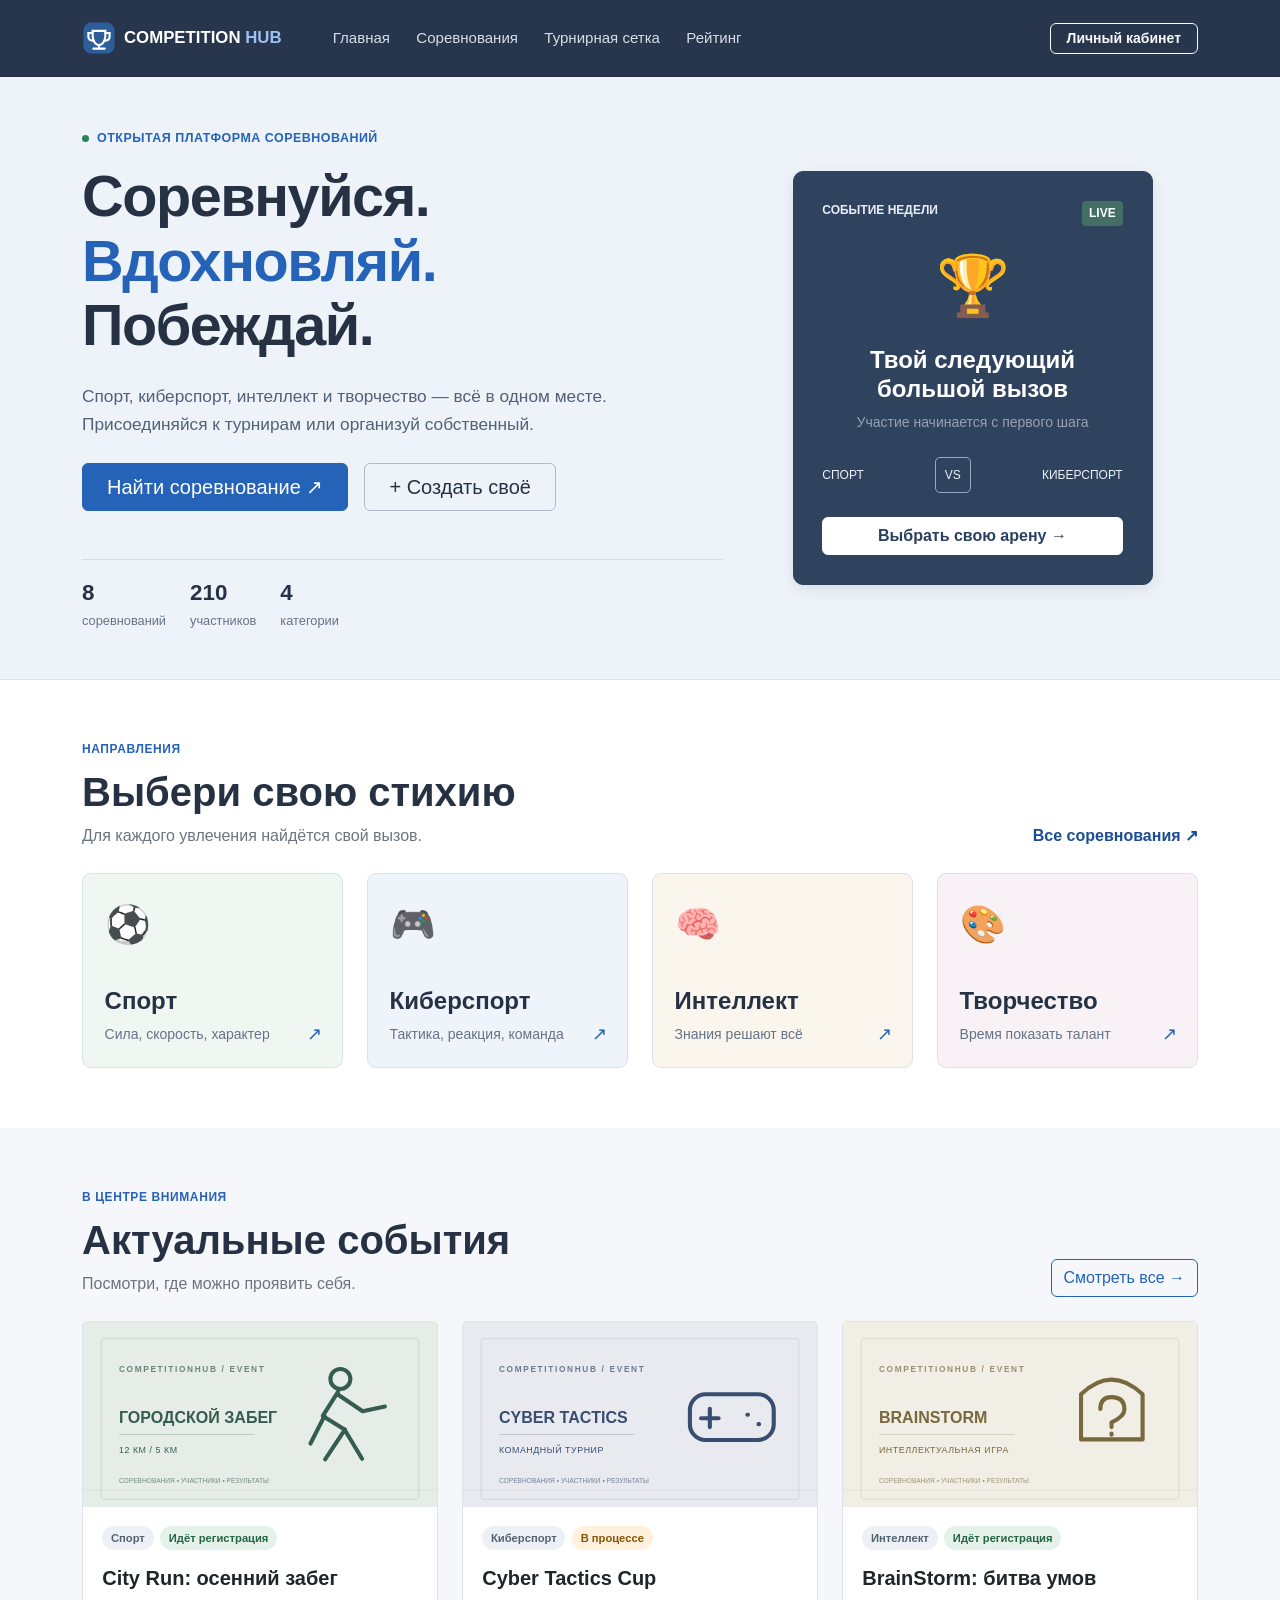
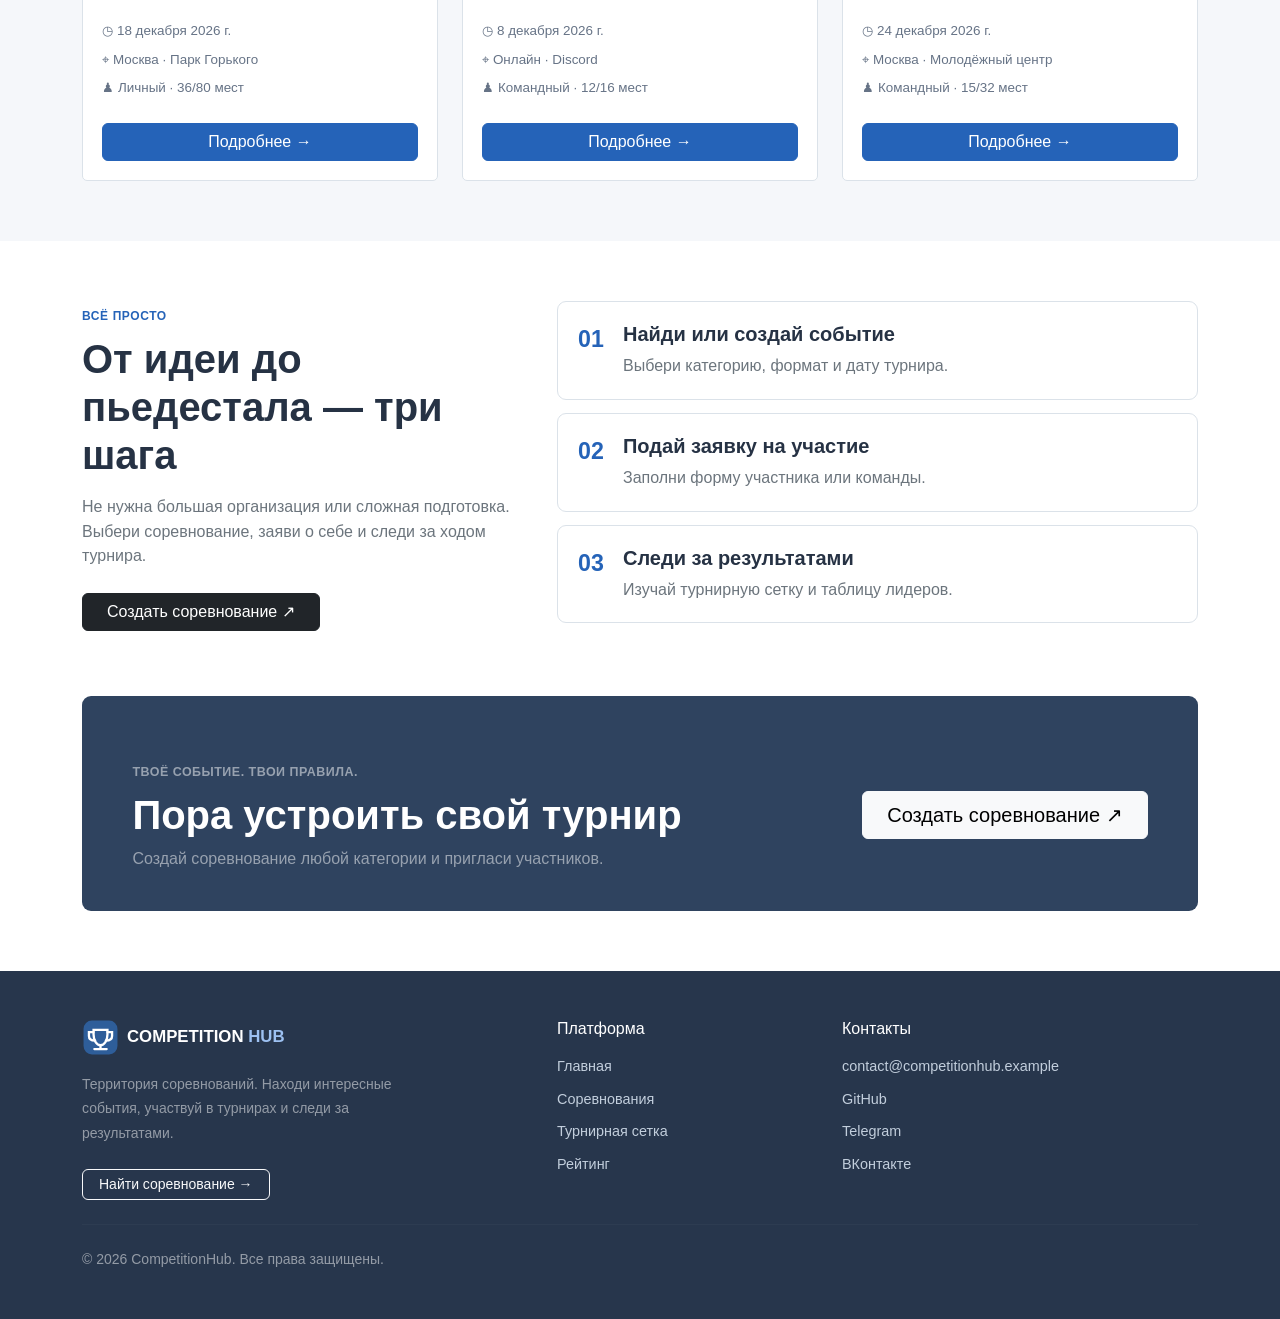
==== CompetitionHub/index.html @ c5789178 "fix task" ====
<!DOCTYPE html>
<html lang="ru">
 <head>
  <meta charset="utf-8"/>
  <meta content="width=device-width, initial-scale=1.0" name="viewport"/>
  <meta content="Платформа соревнований: создавай, участвуй, побеждай" name="description"/>
  <meta content="#10172b" name="theme-color"/>
  <title>
   Главная — CompetitionHub
  </title>
  <link href="images/favicon.svg" rel="icon" type="image/svg+xml"/>
  <link href="vendor/bootstrap/css/bootstrap.min.css" rel="stylesheet"/>
  <link href="css/custom.css" rel="stylesheet"/>
 </head>
 <body class="d-flex flex-column min-vh-100" data-page="home">
  <a class="skip-link" href="#main-content">
   Перейти к содержимому
  </a>
  <nav aria-label="Основная навигация" class="navbar navbar-expand-lg navbar-dark site-navbar sticky-top">
   <div class="container py-2">
    <a aria-current="page" aria-label="CompetitionHub — главная" class="navbar-brand d-inline-flex align-items-center gap-2 active" href="index.html">
     <img alt="" class="brand-icon" height="34" src="images/mark.svg" width="34"/>
     <span>
      COMPETITION
      <span class="brand-accent">
       HUB
      </span>
     </span>
    </a>
    <button aria-controls="mainNavbar" aria-expanded="false" aria-label="Открыть меню" class="navbar-toggler border-0" data-bs-target="#mainNavbar" data-bs-toggle="collapse" type="button">
     <span class="navbar-toggler-icon">
     </span>
    </button>
    <div class="collapse navbar-collapse" id="mainNavbar">
     <ul class="navbar-nav align-items-lg-center gap-lg-1 main-navigation ms-lg-4">
      <li class="nav-item">
       <a class="nav-link" href="index.html">
        Главная
       </a>
      </li>
      <li class="nav-item">
       <a class="nav-link" href="catalog.html">
        Соревнования
       </a>
      </li>
      <li class="nav-item">
       <a class="nav-link" href="bracket.html">
        Турнирная сетка
       </a>
      </li>
      <li class="nav-item">
       <a class="nav-link" href="rating.html">
        Рейтинг
       </a>
      </li>
     </ul>
     <a class="btn btn-outline-light btn-sm px-3 ms-lg-auto profile-entry" href="profile.html">
      Личный кабинет
     </a>
    </div>
   </div>
  </nav>
  <main id="main-content">
   <section class="hero overflow-hidden">
    <div class="container py-5 py-lg-6">
     <div class="row align-items-center gy-5">
      <div class="col-12 col-lg-7">
       <span class="eyebrow mb-3 d-inline-flex align-items-center gap-2">
        <span class="pulse-dot">
        </span>
        ОТКРЫТАЯ ПЛАТФОРМА СОРЕВНОВАНИЙ
       </span>
       <h1 class="hero-title fw-bold mb-4">
        Соревнуйся.
        <br/>
        <span class="hero-highlight">
         Вдохновляй.
        </span>
        <br/>
        Побеждай.
       </h1>
       <p class="hero-lead mb-4">
        Спорт, киберспорт, интеллект и творчество — всё в одном месте.
                        Присоединяйся к турнирам или организуй собственный.
       </p>
       <div class="d-flex flex-wrap gap-3 mb-5">
        <a class="btn btn-accent btn-lg px-4" href="catalog.html">
         Найти
                        соревнование
         <span aria-hidden="true">
          ↗
         </span>
        </a>
        <button class="btn btn-outline-light btn-lg px-4" data-bs-target="#createCompetitionModal" data-bs-toggle="modal" type="button">
         + Создать своё
        </button>
       </div>
       <div class="d-flex flex-wrap gap-4 hero-stats">
        <div>
         <strong id="statCompetitions">
          8
         </strong>
         <span>
          соревнований
         </span>
        </div>
        <div>
         <strong id="statParticipants">
          120+
         </strong>
         <span>
          участников
         </span>
        </div>
        <div>
         <strong>
          4
         </strong>
         <span>
          категории
         </span>
        </div>
       </div>
      </div>
      <div class="col-12 col-lg-5">
       <div class="hero-visual">
        <div class="visual-glow">
        </div>
        <div class="floating-label floating-label-top">
         ● ПРЯМО СЕЙЧАС
        </div>
        <div class="hero-match">
         <div class="match-topline">
          <span>
           СОБЫТИЕ НЕДЕЛИ
          </span>
          <span class="match-live">
           LIVE
          </span>
         </div>
         <div aria-hidden="true" class="trophy-symbol">
          🏆
         </div>
         <h2 class="h4 fw-bold text-center text-white mb-2">
          Твой следующий
          <br/>
          большой вызов
         </h2>
         <p class="text-center text-white-50 small mb-4">
          Участие начинается с первого шага
         </p>
         <div class="match-versus">
          <span>
           СПОРТ
          </span>
          <span class="versus-mark">
           VS
          </span>
          <span>
           КИБЕРСПОРТ
          </span>
         </div>
         <a class="btn btn-light w-100 mt-4 fw-semibold" href="catalog.html">
          Выбрать свою арену →
         </a>
        </div>
        <div class="floating-label floating-label-bottom">
         ✦ НОВЫЕ ВОЗМОЖНОСТИ
        </div>
       </div>
      </div>
     </div>
    </div>
   </section>
   <section aria-labelledby="areas-title" class="section-space">
    <div class="container">
     <div class="section-kicker">
      НАПРАВЛЕНИЯ
     </div>
     <div class="d-flex flex-wrap align-items-end justify-content-between gap-3 mb-4">
      <div>
       <h2 class="display-6 fw-bold mb-2" id="areas-title">
        Выбери свою стихию
       </h2>
       <p class="text-secondary mb-0">
        Для каждого увлечения найдётся свой вызов.
       </p>
      </div>
      <a class="link-arrow" href="catalog.html">
       Все соревнования ↗
      </a>
     </div>
     <div class="row g-4">
      <div class="col-12 col-sm-6 col-lg-3">
       <a class="category-card category-sport" href="catalog.html?category=sport">
        <span class="category-icon">
         ⚽
        </span>
        <span class="h4 fw-bold">
         Спорт
        </span>
        <small>
         Сила, скорость,
                    характер
        </small>
        <span class="category-arrow">
         ↗
        </span>
       </a>
      </div>
      <div class="col-12 col-sm-6 col-lg-3">
       <a class="category-card category-esport" href="catalog.html?category=esport">
        <span class="category-icon">
         🎮
        </span>
        <span class="h4 fw-bold">
         Киберспорт
        </span>
        <small>
         Тактика, реакция,
                    команда
        </small>
        <span class="category-arrow">
         ↗
        </span>
       </a>
      </div>
      <div class="col-12 col-sm-6 col-lg-3">
       <a class="category-card category-intellect" href="catalog.html?category=intellect">
        <span class="category-icon">
         🧠
        </span>
        <span class="h4 fw-bold">
         Интеллект
        </span>
        <small>
         Знания решают
                    всё
        </small>
        <span class="category-arrow">
         ↗
        </span>
       </a>
      </div>
      <div class="col-12 col-sm-6 col-lg-3">
       <a class="category-card category-creative" href="catalog.html?category=creative">
        <span class="category-icon">
         🎨
        </span>
        <span class="h4 fw-bold">
         Творчество
        </span>
        <small>
         Время показать
                    талант
        </small>
        <span class="category-arrow">
         ↗
        </span>
       </a>
      </div>
     </div>
    </div>
   </section>
   <section aria-labelledby="popular-title" class="section-space bg-soft">
    <div class="container">
     <div class="section-kicker">
      В ЦЕНТРЕ ВНИМАНИЯ
     </div>
     <div class="d-flex flex-wrap justify-content-between align-items-end gap-3 mb-4">
      <div>
       <h2 class="display-6 fw-bold mb-2" id="popular-title">
        Актуальные события
       </h2>
       <p class="text-secondary mb-0">
        Посмотри, где можно проявить себя.
       </p>
      </div>
      <a class="btn btn-outline-primary" href="catalog.html">
       Смотреть все →
      </a>
     </div>
     <div class="row g-4" id="featuredList">
      <div class="col-12">
       <p class="text-secondary">
        Загрузка соревнований...
       </p>
      </div>
     </div>
    </div>
   </section>
   <section class="section-space">
    <div class="container">
     <div class="row align-items-center g-4">
      <div class="col-lg-5">
       <div class="section-kicker">
        ВСЁ ПРОСТО
       </div>
       <h2 class="display-6 fw-bold mb-3">
        От идеи до пьедестала — три шага
       </h2>
       <p class="text-secondary mb-4">
        Не нужна большая организация или сложная подготовка. Выбери
                        соревнование, заяви о себе и следи за ходом турнира.
       </p>
       <button class="btn btn-dark px-4" data-bs-target="#createCompetitionModal" data-bs-toggle="modal" type="button">
        Создать
                    соревнование ↗
       </button>
      </div>
      <div class="col-lg-7">
       <div class="step-card">
        <span class="step-number">
         01
        </span>
        <div>
         <h3 class="h5 fw-bold">
          Найди или создай событие
         </h3>
         <p class="text-secondary mb-0">
          Выбери категорию, формат и дату турнира.
         </p>
        </div>
       </div>
       <div class="step-card">
        <span class="step-number">
         02
        </span>
        <div>
         <h3 class="h5 fw-bold">
          Подай заявку на участие
         </h3>
         <p class="text-secondary mb-0">
          Заполни форму участника или команды.
         </p>
        </div>
       </div>
       <div class="step-card">
        <span class="step-number">
         03
        </span>
        <div>
         <h3 class="h5 fw-bold">
          Следи за результатами
         </h3>
         <p class="text-secondary mb-0">
          Изучай турнирную сетку и таблицу лидеров.
         </p>
        </div>
       </div>
      </div>
     </div>
    </div>
   </section>
   <section class="section-space pt-0">
    <div class="container">
     <div class="cta-banner row g-4 align-items-center">
      <div class="col-lg-8">
       <span class="eyebrow text-white-50">
        ТВОЁ СОБЫТИЕ. ТВОИ ПРАВИЛА.
       </span>
       <h2 class="h1 fw-bold text-white mt-2 mb-2">
        Пора устроить свой турнир
       </h2>
       <p class="text-white-50 mb-0">
        Создай соревнование любой категории и пригласи участников.
       </p>
      </div>
      <div class="col-lg-4 text-lg-end">
       <button class="btn btn-light btn-lg px-4" data-bs-target="#createCompetitionModal" data-bs-toggle="modal" type="button">
        Создать
                    соревнование ↗
       </button>
      </div>
     </div>
    </div>
   </section>
  </main>
  <footer class="site-footer mt-auto">
   <div class="container py-5">
    <div class="row g-4 gy-5 align-items-start">
     <div class="col-12 col-lg-5">
      <a aria-label="CompetitionHub — на главную" class="navbar-brand d-inline-flex align-items-center gap-2 mb-3" href="index.html">
       <img alt="" height="37" src="images/mark.svg" width="37"/>
       <span class="text-white">
        COMPETITION
        <span class="brand-accent">
         HUB
        </span>
       </span>
      </a>
      <p class="footer-intro text-white-50 small mb-4">
       Территория соревнований. Находи интересные события, участвуй в турнирах и следи за результатами.
      </p>
      <a class="btn btn-outline-light btn-sm px-3" href="catalog.html">
       Найти соревнование →
      </a>
     </div>
     <div class="col-6 col-md-5 col-lg-3">
      <h2 class="h6 text-white mb-3">
       Платформа
      </h2>
      <ul class="list-unstyled footer-links">
       <li>
        <a href="index.html">
         Главная
        </a>
       </li>
       <li>
        <a href="catalog.html">
         Соревнования
        </a>
       </li>
       <li>
        <a href="bracket.html">
         Турнирная сетка
        </a>
       </li>
       <li>
        <a href="rating.html">
         Рейтинг
        </a>
       </li>
      </ul>
     </div>
     <div class="col-6 col-md-7 col-lg-4">
      <h2 class="h6 text-white mb-3">
       Контакты
      </h2>
      <ul class="list-unstyled footer-links">
       <li>
        <a href="mailto:contact@competitionhub.example">
         contact@competitionhub.example
        </a>
       </li>
       <li>
        <a href="https://github.com/Hodorev-Evgeny" rel="noopener noreferrer" target="_blank">
         GitHub
        </a>
       </li>
       <li>
        <a href="https://t.me/" rel="noopener noreferrer" target="_blank">
         Telegram
        </a>
       </li>
       <li>
        <a href="https://vk.com/" rel="noopener noreferrer" target="_blank">
         ВКонтакте
        </a>
       </li>
      </ul>
     </div>
    </div>
    <hr class="border-white border-opacity-10 my-4"/>
    <div class="small text-white-50">
     © 2026 CompetitionHub. Все права защищены.
    </div>
   </div>
  </footer>
  <div aria-hidden="true" aria-labelledby="createCompetitionModalLabel" class="modal fade" id="createCompetitionModal" tabindex="-1">
   <div class="modal-dialog modal-lg modal-dialog-centered modal-dialog-scrollable">
    <div class="modal-content">
     <div class="modal-header">
      <div>
       <span class="text-primary small fw-semibold">
        НОВОЕ СОРЕВНОВАНИЕ
       </span>
       <h2 class="modal-title h4 mb-0" id="createCompetitionModalLabel">
        Создать соревнование
       </h2>
      </div>
      <button aria-label="Закрыть" class="btn-close" data-bs-dismiss="modal" type="button">
      </button>
     </div>
     <form class="needs-validation" id="quickCreateForm" novalidate="">
      <div class="modal-body">
       <p class="text-secondary small">
        Укажи основные условия проведения. Соревнование появится в каталоге после создания.
       </p>
       <div class="row g-3">
        <div class="col-12">
         <label class="form-label" for="quickTitle">
          Название соревнования *
         </label>
         <input class="form-control" id="quickTitle" maxlength="90" minlength="5" placeholder="Например, Открытый турнир по шахматам" required=""/>
        </div>
        <div class="col-12 col-md-6">
         <label class="form-label" for="quickCategory">
          Направление *
         </label>
         <select class="form-select" id="quickCategory" required="">
          <option disabled="" selected="" value="">
           Выберите направление
          </option>
          <option value="sport">
           Спорт
          </option>
          <option value="esport">
           Киберспорт
          </option>
          <option value="intellect">
           Интеллект
          </option>
          <option value="creative">
           Творчество
          </option>
         </select>
        </div>
        <div class="col-12 col-md-6">
         <label class="form-label" for="quickFormat">
          Формат *
         </label>
         <select class="form-select" id="quickFormat" required="">
          <option value="single">
           Личный
          </option>
          <option value="team">
           Командный
          </option>
         </select>
        </div>
        <div class="col-12 col-md-6">
         <label class="form-label" for="quickDate">
          Дата проведения *
         </label>
         <input class="form-control" id="quickDate" required="" type="date"/>
        </div>
        <div class="col-12 col-md-6">
         <label class="form-label" for="quickLimit">
          Количество мест *
         </label>
         <div class="input-group">
          <span class="input-group-text">
           до
          </span>
          <input class="form-control" id="quickLimit" max="500" min="2" required="" type="number" value="16"/>
          <span class="input-group-text">
           чел.
          </span>
         </div>
        </div>
        <div class="col-12">
         <label class="form-label" for="quickLocation">
          Место проведения *
         </label>
         <input class="form-control" id="quickLocation" maxlength="90" minlength="3" placeholder="Москва или онлайн" required=""/>
        </div>
        <div class="col-12">
         <label class="form-label" for="quickDescription">
          Описание *
         </label>
         <textarea class="form-control" id="quickDescription" maxlength="900" minlength="20" placeholder="Для кого подходит соревнование и что ждёт участников" required="" rows="3"></textarea>
        </div>
        <div class="col-12">
         <label class="form-label" for="quickRules">
          Правила *
         </label>
         <textarea class="form-control" id="quickRules" maxlength="1000" minlength="15" placeholder="Как определяются победители и какие условия участия" required="" rows="3"></textarea>
        </div>
        <div class="col-12">
         <div class="form-check">
          <input class="form-check-input" id="quickAgree" required="" type="checkbox"/>
          <label class="form-check-label" for="quickAgree">
           Подтверждаю корректность указанных условий *
          </label>
          <div class="invalid-feedback">
           Подтверди условия проведения.
          </div>
         </div>
        </div>
       </div>
       <div class="alert alert-danger d-none mt-3" id="quickCreateError" role="alert">
       </div>
      </div>
      <div class="modal-footer">
       <button class="btn btn-outline-secondary" data-bs-dismiss="modal" type="button">
        Отмена
       </button>
       <button class="btn btn-primary" type="submit">
        Опубликовать соревнование
       </button>
      </div>
     </form>
    </div>
   </div>
  </div>
  <div aria-live="polite" class="toast-container position-fixed bottom-0 end-0 p-3">
   <div aria-atomic="true" class="toast align-items-center text-bg-dark border-0" id="appToast" role="status">
    <div class="d-flex">
     <div class="toast-body" id="appToastText">
      Готово!
     </div>
     <button aria-label="Закрыть" class="btn-close btn-close-white me-2 m-auto" data-bs-dismiss="toast" type="button">
     </button>
    </div>
   </div>
  </div>
  <script src="vendor/bootstrap/js/bootstrap.bundle.min.js">
  </script>
  <script src="js/data.js">
  </script>
  <script src="js/app.js">
  </script>
 </body>
</html>
---- CompetitionHub/css/custom.css ----
/*
  CompetitionHub — простая учебная тема.
  Bootstrap отвечает за сетку, навигацию, формы и компоненты.
  Здесь находятся только цвета и индивидуальное оформление.
*/

/* 1. Общие настройки */
:root {
  --ch-ink: #263244;
  --ch-navy: #27364c;
  --ch-accent: #2563b8;
  --ch-accent-dark: #1c4d91;
  --ch-soft: #f5f7fa;
  --ch-muted: #667386;
  --ch-line: #dfe5ed;
}

body {
  background: #fff;
  color: var(--ch-ink);
  font-family: Arial, "Segoe UI", sans-serif;
  line-height: 1.55;
}

a { text-underline-offset: 3px; }
:focus-visible { outline: 3px solid #f2b84b !important; outline-offset: 3px !important; }

.skip-link {
  position: absolute;
  top: -100px;
  left: 16px;
  z-index: 9999;
  padding: 10px 14px;
  background: #fff;
  color: #111;
  border: 1px solid var(--ch-line);
}
.skip-link:focus { top: 12px; }

/* 2. Шапка сайта */
.site-navbar { background: var(--ch-navy); border-bottom: 1px solid #1e2b3d; }
.navbar-brand { font-weight: 700; font-size: 1.05rem; letter-spacing: 0; text-decoration: none; }
.brand-mark {
  display: inline-grid;
  place-items: center;
  width: 33px;
  height: 33px;
  border-radius: 6px;
  background: #4478c4;
  color: #fff;
  font-size: 21px;
}
.brand-accent { color: #9dc1f2; }
.site-navbar .nav-link { color: #d4deeb; font-size: .94rem; padding: .5rem .7rem !important; }
.site-navbar .nav-link:hover, .site-navbar .nav-link.active { color: #fff; }
.site-navbar .nav-link.active { background: #ffffff1c; border-radius: 5px; }

/* 3. Кнопки и формы */
.btn { border-radius: 6px; font-weight: 500; box-shadow: none; }
.btn-primary {
  --bs-btn-bg: #2563b8;
  --bs-btn-border-color: #2563b8;
  --bs-btn-hover-bg: #1c4d91;
  --bs-btn-hover-border-color: #1c4d91;
  --bs-btn-active-bg: #153c72;
  --bs-btn-active-border-color: #153c72;
}
.btn-outline-primary {
  --bs-btn-color: #2563b8;
  --bs-btn-border-color: #2563b8;
  --bs-btn-hover-bg: #2563b8;
  --bs-btn-hover-border-color: #2563b8;
}
.btn-accent { background: var(--ch-accent); border: 1px solid var(--ch-accent); color: #fff; }
.btn-accent:hover { background: var(--ch-accent-dark); border-color: var(--ch-accent-dark); color: #fff; }
.form-control, .form-select { border-color: #cdd6e2; border-radius: 6px; }
.form-control:focus, .form-select:focus { border-color: #7aa3db; box-shadow: 0 0 0 .18rem #2563b81c; }
.form-label { font-weight: 500; }
.card { border-color: var(--ch-line); border-radius: 9px; }
.alert { border-radius: 7px; }
.modal-content { border: 1px solid var(--ch-line); border-radius: 9px; }
.accordion-item { border-color: var(--ch-line); }

/* 4. Главный экран */
.hero { background: #eef3f9; color: var(--ch-ink); border-bottom: 1px solid var(--ch-line); }
.hero::after { content: none; }
.py-lg-6 { padding-top: 4.5rem; padding-bottom: 4.5rem; }
.eyebrow { color: var(--ch-accent); font-size: .78rem; font-weight: 700; letter-spacing: .04em; }
.pulse-dot { width: 7px; height: 7px; border-radius: 50%; background: #26835c; }
.hero-title { font-size: clamp(2.45rem, 4.5vw, 4.1rem); letter-spacing: -.035em; line-height: 1.12; }
.hero-highlight { color: var(--ch-accent); }
.hero-lead { color: #526176; max-width: 560px; font-size: 1.08rem; line-height: 1.65; }
.hero .btn-outline-light { color: var(--ch-ink); border-color: #aebbc9; }
.hero .btn-outline-light:hover { color: var(--ch-ink); border-color: #8b9aab; background: #e0e8f2; }
.hero-stats { padding-top: 1rem; border-top: 1px solid #d5dde8; }
.hero-stats div { display: grid; gap: 1px; }
.hero-stats strong { font-size: 1.4rem; }
.hero-stats span { color: var(--ch-muted); font-size: .8rem; }

/* Простая карточка события — без свечения, наклона и декоративных элементов. */
.hero-visual { position: relative; display: flex; min-height: 345px; justify-content: center; align-items: center; }
.visual-glow, .floating-label { display: none; }
.hero-match {
  width: min(360px, 100%);
  padding: 1.8rem;
  background: #2f435f;
  color: #fff;
  border: 1px solid #2f435f;
  border-radius: 10px;
  box-shadow: 0 5px 14px #2632441a;
  transform: none;
}
.match-topline { display: flex; justify-content: space-between; gap: 12px; color: #e8edf5; font-size: .75rem; font-weight: 600; }
.match-live { color: #fff; background: #426e65; border-radius: 4px; padding: 3px 7px; }
.trophy-symbol { text-align: center; margin: .9rem 0; font-size: 3.7rem; }
.match-versus { display: flex; justify-content: space-between; align-items: center; gap: 10px; color: #ecf1f7; font-size: .75rem; }
.versus-mark { display: grid; place-items: center; width: 36px; height: 36px; border: 1px solid #95aac6; border-radius: 5px; }
.hero-match .btn-light { background: #fff; border-color: #fff; color: #294061; }

/* 5. Секции на главной */
.section-space { padding-top: 3.75rem; padding-bottom: 3.75rem; }
.section-kicker { color: var(--ch-accent); font-size: .75rem; font-weight: 700; letter-spacing: .05em; margin-bottom: .6rem; }
.bg-soft { background: var(--ch-soft); }
.link-arrow { color: var(--ch-accent-dark); font-weight: 600; text-decoration: none; }
.link-arrow:hover { text-decoration: underline; }

.category-card {
  position: relative;
  display: flex;
  flex-direction: column;
  justify-content: flex-end;
  height: 195px;
  padding: 1.35rem;
  border: 1px solid var(--ch-line);
  border-radius: 9px;
  color: var(--ch-ink);
  text-decoration: none;
  transition: border-color .15s;
}
.category-card:hover { border-color: #86a8d8; color: var(--ch-ink); }
.category-card::after { content: none; }
.category-card small { color: var(--ch-muted); }
.category-icon { font-size: 2.3rem; margin-bottom: auto; }
.category-arrow {
  position: absolute;
  bottom: 1.15rem;
  right: 1.25rem;
  color: var(--ch-accent);
  font-size: 1.15rem;
}
.category-sport { background: #f0f6f2; }
.category-esport { background: #eff3fa; }
.category-intellect { background: #faf5ed; }
.category-creative { background: #f8f1f5; }

/* 6. Карточки соревнований */
.event-card { overflow: hidden; border: 1px solid var(--ch-line); border-radius: 9px; box-shadow: 0 2px 7px #17283c0a; }
.event-card:hover { border-color: #b3c3d7; }
.event-art { position: relative; display: grid; place-items: center; min-height: 145px; }
.event-art::before, .event-art::after { content: none; }
.event-art .art-symbol { font-size: 3.4rem; }
.event-art.sport { background: #e9f3ed; }
.event-art.esport { background: #e8eef9; }
.event-art.intellect { background: #f9f0e1; }
.event-art.creative { background: #f7eaf0; }
.event-card .card-body { padding: 1.2rem; }
.event-card .card-title { font-weight: 700; }
.event-meta { font-size: .84rem; color: var(--ch-muted); }
.event-meta span { display: inline-flex; align-items: center; gap: .3rem; }
.event-tags { display: flex; flex-wrap: wrap; gap: .4rem; }
.event-tags .badge { padding: .4rem .55rem; font-size: .7rem; font-weight: 600; }
.status-registration { color: #246544; background: #e4f2e9; }
.status-live { color: #895307; background: #fff1dc; }
.status-finished { color: #526173; background: #edf0f4; }
.muted-pill { color: #536273; background: #edf1f5; }

.step-card { display: flex; align-items: flex-start; gap: 1.2rem; margin-bottom: .8rem; padding: 1.25rem; background: #fff; border: 1px solid var(--ch-line); border-radius: 9px; }
.step-number { flex-shrink: 0; color: var(--ch-accent); font-size: 1.45rem; font-weight: 700; }
.cta-banner { position: relative; overflow: hidden; padding: 2.4rem; margin: 0; border-radius: 9px; background: #2f435f; }
.cta-banner::after { content: none; }

/* 7. Подвал и заголовки внутренних страниц */
.site-footer { background: #27364c; }
.footer-links li + li { margin-top: .5rem; }
.footer-links a { color: #c2cedc; font-size: .9rem; text-decoration: none; }
.footer-links a:hover { color: #fff; text-decoration: underline; }
.page-heading { background: #2f435f; }
.breadcrumb-on-dark .breadcrumb-item a { color: #c7d5e9; text-decoration: none; }
.breadcrumb-on-dark .breadcrumb-item.active { color: #fff; }
.breadcrumb-on-dark .breadcrumb-item + .breadcrumb-item::before { color: #bdcad9; }

/* 8. Каталог и подробная страница */
.filter-panel { position: sticky; top: 96px; padding: 0; border: 1px solid var(--ch-line); border-radius: 9px; background: #fff; }
.filter-panel .form-label { font-size: .85rem; font-weight: 600; }
.empty-state { padding: 2.5rem; text-align: center; background: var(--ch-soft); border-radius: 9px; }
.empty-icon { color: var(--ch-accent); font-size: 3rem; }
.detail-art { min-height: 275px; border-radius: 9px; }
.detail-art .art-symbol { font-size: 5.3rem; }
.detail-title { font-size: clamp(1.9rem, 3.6vw, 2.75rem); font-weight: 700; }
.detail-facts { display: grid; grid-template-columns: repeat(2, minmax(0, 1fr)); gap: .8rem; }
.fact-block { padding: 1rem; border: 1px solid var(--ch-line); border-radius: 8px; }
.fact-block span { display: block; margin-bottom: .25rem; color: var(--ch-muted); font-size: .78rem; }
.fact-block strong { font-size: .95rem; }
.info-sidecard { padding: 1.4rem; background: #f3f6fa; border: 1px solid var(--ch-line); border-radius: 9px; }
.info-icon { display: grid; place-items: center; width: 45px; height: 45px; margin-bottom: 1rem; background: #e1ebf8; color: var(--ch-accent); border-radius: 7px; font-size: 1.3rem; }

/* 9. Турнирная сетка */
.bracket-board { padding: 1.25rem; overflow-x: auto; background: #f8f9fb; border: 1px solid var(--ch-line); border-radius: 9px; }
.bracket-grid { min-width: 790px; display: grid; grid-template-columns: repeat(3, minmax(210px, 1fr)); gap: 1.2rem; align-items: center; }
.bracket-column { display: flex; flex-direction: column; justify-content: space-around; gap: 1.5rem; min-height: 525px; }
.bracket-column h2 { margin: 0 0 .6rem; color: #56667b; font-size: .8rem; font-weight: 700; text-transform: uppercase; }
.bracket-column.semifinal .bracket-matches { gap: 5.1rem; }
.bracket-column.final .bracket-matches { gap: 0; }
.bracket-matches { flex: 1; display: flex; flex-direction: column; justify-content: space-around; gap: 1rem; }
.bracket-match { overflow: hidden; background: #fff; border: 1px solid var(--ch-line); border-radius: 8px; }
.bracket-match .round-label { display: block; padding: .5rem .85rem; color: #687488; font-size: .7rem; font-weight: 600; background: #edf1f6; border-bottom: 1px solid var(--ch-line); }
.bracket-team { display: flex; justify-content: space-between; align-items: center; gap: .5rem; padding: .65rem .85rem; font-size: .85rem; }
.bracket-team + .bracket-team { border-top: 1px solid var(--ch-line); }
.bracket-team.winner { color: var(--ch-accent-dark); font-weight: 700; background: #f2f6fb; }
.bracket-team .score { font-weight: 700; }
.mini-info { padding: 1.1rem; border: 1px solid var(--ch-line); border-radius: 8px; }
.mini-info-number { color: var(--ch-accent); font-size: .8rem; font-weight: 700; }

/* 10. Рейтинг и личный кабинет */
.rating-table th { padding: .85rem; color: #566578; font-size: .77rem; font-weight: 700; text-transform: uppercase; }
.rating-table td { padding: .85rem; }
.rank-pill { display: inline-flex; justify-content: center; align-items: center; width: 30px; height: 30px; background: #edf1f6; border-radius: 5px; color: #475a74; font-weight: 700; }
.podium-card { height: 100%; padding: 1.4rem; background: #fff; border: 1px solid var(--ch-line); border-radius: 9px; }
.podium-card.is-first { background: #2f435f; color: #fff; }
.podium-card .podium-emoji { font-size: 2.25rem; }
.podium-card.is-first .text-secondary { color: #d5e1f0 !important; }
.avatar-circle { display: grid; place-items: center; width: 74px; height: 74px; color: #fff; background: #4478b9; border-radius: 50%; font-size: 2rem; font-weight: 700; }
.metric-card { display: grid; gap: .3rem; padding: 1.3rem; background: #fff; border: 1px solid var(--ch-line); border-radius: 9px; }
.metric-icon { color: var(--ch-accent); font-size: 1.25rem; }
.metric-card strong { font-size: 1.9rem; line-height: 1.2; }
.metric-card span:last-child { color: var(--ch-muted); font-size: .85rem; }
.profile-event { display: flex; align-items: center; justify-content: space-between; gap: 1rem; padding: 1rem 0; border-bottom: 1px solid var(--ch-line); }
.profile-event:last-child { border-bottom: 0; }
.profile-event a { text-decoration: none; font-weight: 600; }

/* 11. Адаптивность */
@media (max-width: 991.98px) {
  .py-lg-6 { padding-top: 3rem; padding-bottom: 3rem; }
  .hero-visual { min-height: 320px; }
  .filter-panel { position: static; }
  .site-navbar .nav-link.active { background: none; text-decoration: underline; }
}

@media (max-width: 575.98px) {
  .section-space { padding-top: 2.75rem; padding-bottom: 2.75rem; }
  .hero-title { font-size: 2.7rem; }
  .hero-lead { font-size: 1rem; }
  .hero-visual { min-height: 300px; }
  .hero-match { width: 100%; padding: 1.35rem; }
  .category-card { height: 175px; }
  .cta-banner { padding: 1.5rem; }
  .detail-facts { grid-template-columns: 1fr; }
  .profile-event { align-items: flex-start; flex-direction: column; }
}

@media (prefers-reduced-motion: reduce) {
  *, *::before, *::after { transition-duration: .01ms !important; scroll-behavior: auto !important; }
}

/* Доработка по обратной связи: интерфейс на Bootstrap с умеренным визуальным акцентом. */
.brand-icon { display: block; border-radius: 7px; flex-shrink: 0; }
.site-navbar .main-navigation { flex-wrap: nowrap; }
.site-navbar .profile-entry { white-space: nowrap; font-weight: 600; }
.site-footer .footer-intro { max-width: 335px; line-height: 1.75; }
.site-footer .navbar-brand { color: #fff; }
.site-footer .btn-outline-light { text-decoration: none; }

/* Авторские SVG иллюстрации: Bootstrap сохраняет адаптивную сетку и карточки. */
.event-art { height: 174px; overflow: hidden; }
.event-art-img { width: 100%; height: 100%; display: block; object-fit: cover; }
.detail-art { height: 320px; }
.detail-art .event-art-img { object-fit: cover; }
.event-card .card-title { min-height: 2.65rem; }
.event-card { transition: box-shadow .2s ease, border-color .2s ease; }
.event-card:hover { box-shadow: 0 7px 22px #27364c1c; }
.info-point { padding: 1.2rem; background: #f6f8fb; border: 1px solid var(--ch-line); border-radius: 8px; }
.info-point strong { display: block; color: var(--ch-ink); margin-bottom: .5rem; }
.info-point p { color: var(--ch-muted); font-size: .9rem; margin-bottom: 0; }
.catalog-topline p { max-width: 640px; }

/* Турнирная сетка: иллюстрация, этапы, победитель, показатели. */
.bracket-select { min-width: 275px; max-width: 100%; }
.bracket-cover, .ranking-cover { width: 100%; max-height: 220px; object-fit: contain; border-radius: 8px; }
.stat-tile { display: flex; flex-direction: column; gap: .25rem; padding: 1.3rem 1.5rem; border: 1px solid var(--ch-line); background: #f8fafc; border-radius: 9px; min-height: 114px; }
.stat-tile strong { font-size: clamp(1.45rem, 2vw, 2rem); line-height: 1.35; color: var(--ch-navy); }
.stat-tile span { font-size: .83rem; color: var(--ch-muted); }
.bracket-board { padding: clamp(1rem, 2.5vw, 2rem); background: #f7f9fc; }
.bracket-grid { min-width: 795px; align-items: stretch; gap: 1.9rem; }
.bracket-column { position: relative; min-height: 550px; }
.bracket-column h3 { font-size: .78rem; font-weight: 700; text-transform: uppercase; letter-spacing: .04em; color: #506481; }
.bracket-column:not(.final)::after { content: '→'; color: #8ba4c3; font-size: 1.55rem; position: absolute; right: -1.6rem; top: 49%; }
.bracket-team .team-name { display: flex; align-items: center; gap: .55rem; min-width: 0; }
.team-dot { width: 9px; height: 9px; border-radius: 50%; border: 2px solid #b5c5da; display: inline-block; flex-shrink: 0; }
.bracket-team.winner .team-dot { border-color: #347453; background: #347453; }
.bracket-team { font-size: .81rem; }
.bracket-team .score { font-size: .95rem; }
.bracket-match { border-radius: 8px; box-shadow: 0 3px 11px #24364a0a; }
.champion-summary { margin-top: 2.5rem; padding: 1.2rem; background: #e6eff8; border: 1px solid #bfd1e6; border-radius: 8px; }
.champion-summary span { display: block; font-size: .75rem; letter-spacing: .035em; color: #486585; margin-bottom: .45rem; }
.champion-summary strong { display: block; font-size: 1.03rem; color: #1f426b; overflow-wrap: anywhere; }

/* Рейтинг: пьедестал и таблица участников. */
.podium-card { min-height: 285px; display: flex; flex-direction: column; }
.podium-card .podium-category { color: var(--ch-muted); }
.podium-card.is-first .podium-category { color: #d5e1f0; }
.podium-card .podium-medal { font-size: 1.7rem; }
.podium-position { font-size: .73rem; color: var(--ch-muted); font-weight: 700; text-transform: uppercase; }
.podium-card.is-first .podium-position { color: #d5e1f0; }
.participant-avatar { display: grid; place-items: center; width: 49px; height: 49px; border-radius: 8px; color: #244e80; background: #e6eef8; font-weight: 700; font-size: 1.3rem; }
.podium-card.is-first .participant-avatar { background: #fff; }
.podium-stats { margin-top: auto !important; border-top: 1px solid var(--ch-line); color: var(--ch-muted); font-size: .83rem; }
.podium-card.is-first .podium-stats { border-color: #60728c; color: #e1e8f2; }
.participant-initial { display: inline-grid; place-items: center; width: 27px; height: 27px; border-radius: 5px; font-size: .8rem; background: #eaf0f8; color: #345d8f; font-weight: 700; }

@media (min-width: 992px) and (max-width: 1199.98px) {
  .site-navbar .nav-link { padding-left: .45rem !important; padding-right: .45rem !important; font-size: .88rem; }
  .site-navbar .navbar-brand { font-size: .94rem; }
}
@media (max-width: 991.98px) {
  .site-navbar .profile-entry { margin-top: .8rem; margin-bottom: .3rem; }
  .site-navbar .main-navigation { flex-wrap: wrap; }
}
@media (max-width: 575.98px) {
  .site-footer .footer-intro { max-width: 100%; }
  .event-art { height: 165px; }
  .bracket-select { width: 100%; min-width: 0; }
  .bracket-board { padding: .9rem; }
  .participant-initial { display: none; }
}
/* Длинный e-mail в узкой колонке подвала не должен расширять страницу. */
.site-footer .footer-links a { overflow-wrap: anywhere; word-break: normal; }

/* Обновление: строгая визуальная система и соединения матчей */
:root { --ch-line: #dbe2e9; }
.bracket-board { background: #f4f6f8; border-color: #dbe2e9; }
.bracket-grid { position: relative; min-width: 960px; grid-template-columns: repeat(3,minmax(260px,1fr)); gap: 72px; align-items: stretch; }
.bracket-connections { position: absolute; inset: 0; width: 100%; height: 100%; pointer-events: none; overflow: visible; z-index: 1; }
.bracket-connections path { fill: none; stroke: #718aa5; stroke-width: 2; stroke-linecap: round; stroke-linejoin: round; vector-effect: non-scaling-stroke; }
.bracket-column { z-index: 2; min-height: 620px; display: flex; flex-direction: column; justify-content: flex-start; gap: 0; }
.bracket-column:not(.final)::after { display: none; }
.bracket-column h3 { height: 42px; margin: 0; flex-shrink: 0; }
.bracket-matches { height: 500px; flex: none; display: grid; grid-template-rows: repeat(4,1fr); gap: 0 !important; align-items: center; }
.bracket-column.semifinal .bracket-matches, .bracket-column.final .bracket-matches { gap: 0 !important; }
.bracket-column.semifinal .bracket-match:nth-child(1) { grid-row: 1 / span 2; }
.bracket-column.semifinal .bracket-match:nth-child(2) { grid-row: 3 / span 2; }
.bracket-column.final .bracket-match { grid-row: 2 / span 2; }
.bracket-match { width: 100%; position: relative; border: 1px solid #cfd9e4; border-radius: 5px; box-shadow: 0 1px 3px #2031480a; }
.bracket-match .round-label { background: #e9edf2; color: #475a70; }
.champion-summary { margin-top: 18px; border-radius: 5px; background: #e8f0f8; }
.event-card, .podium-card, .stat-tile, .info-point, .fact-block { border-radius: 5px; box-shadow: none; }
.event-card:hover { border-color: #9fb1c6; box-shadow: 0 3px 10px #24364a10; }
.event-art { height: 185px; background: #e8edf3; }
.event-art-img { object-fit: cover; }
.hero-title { letter-spacing: -.025em; }
.site-footer .footer-intro { max-width: 310px; }
@media (max-width: 575.98px) { .bracket-grid { min-width: 960px; } }
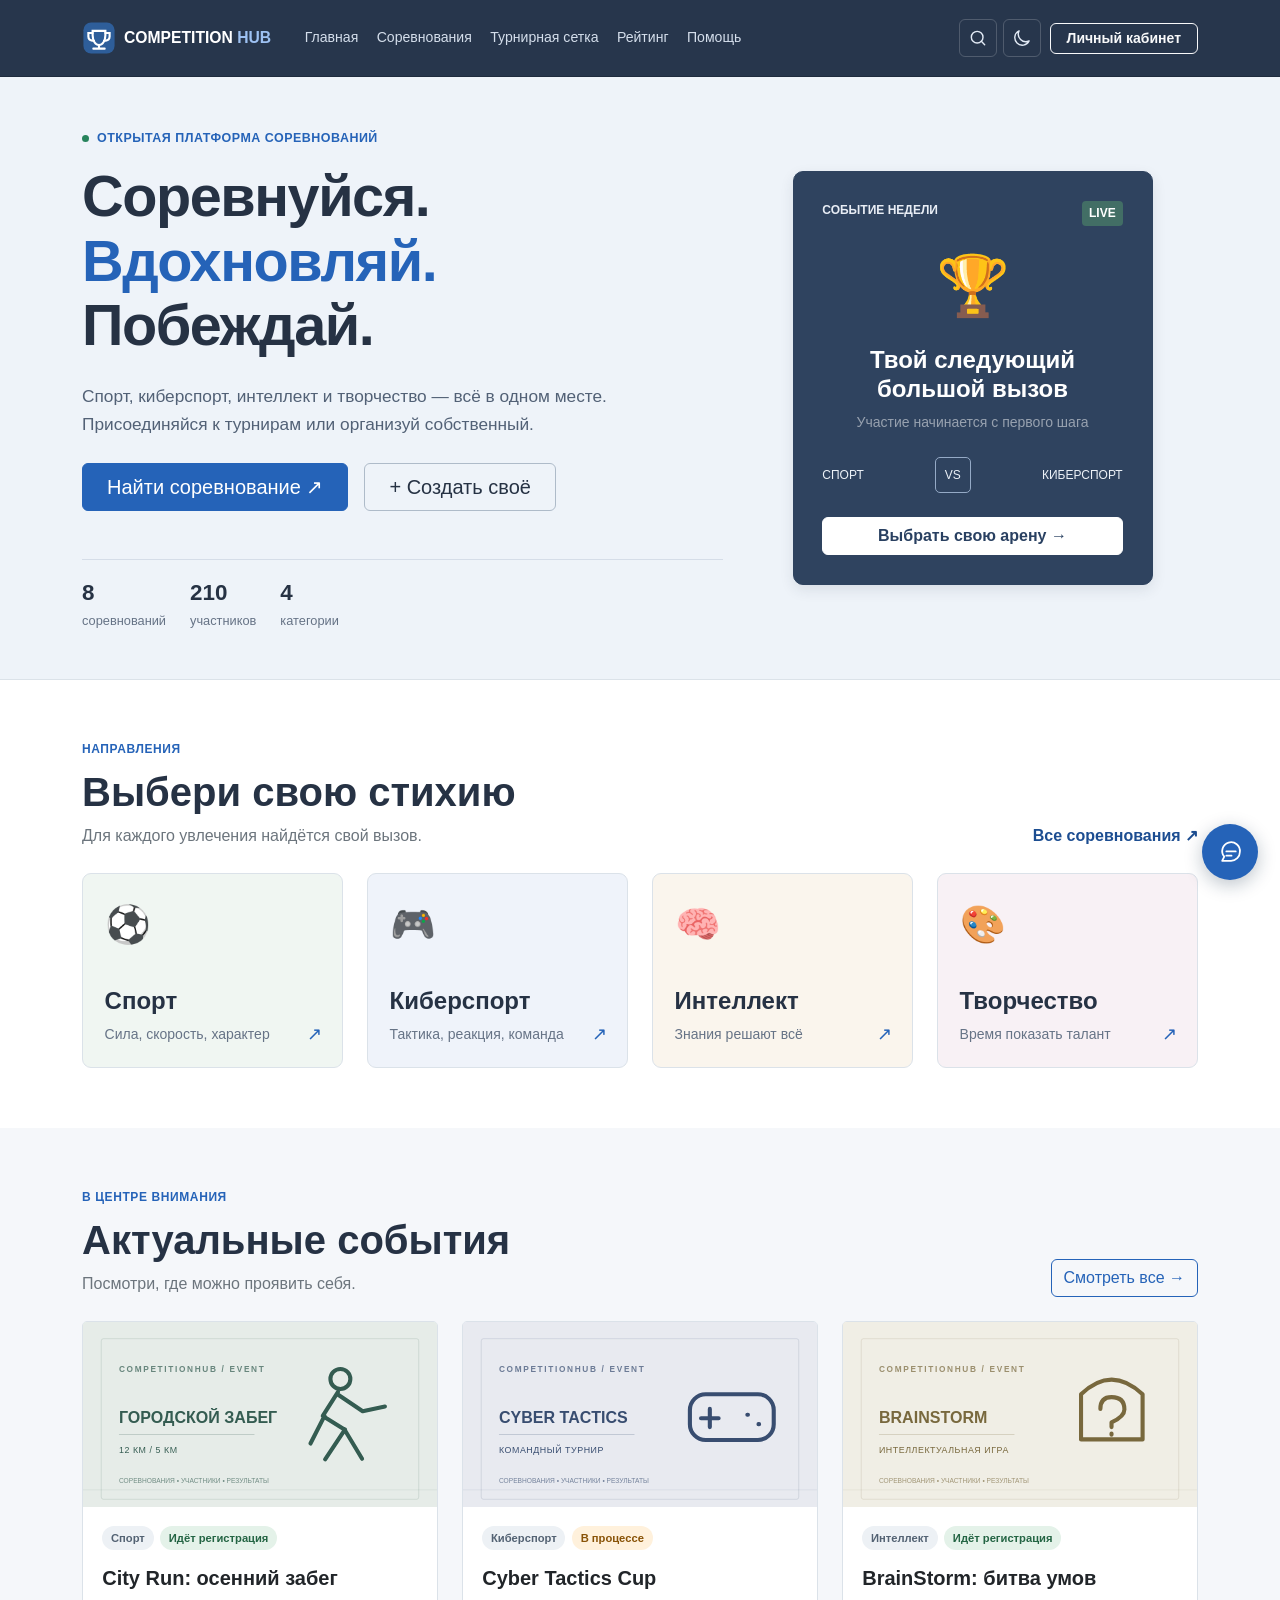
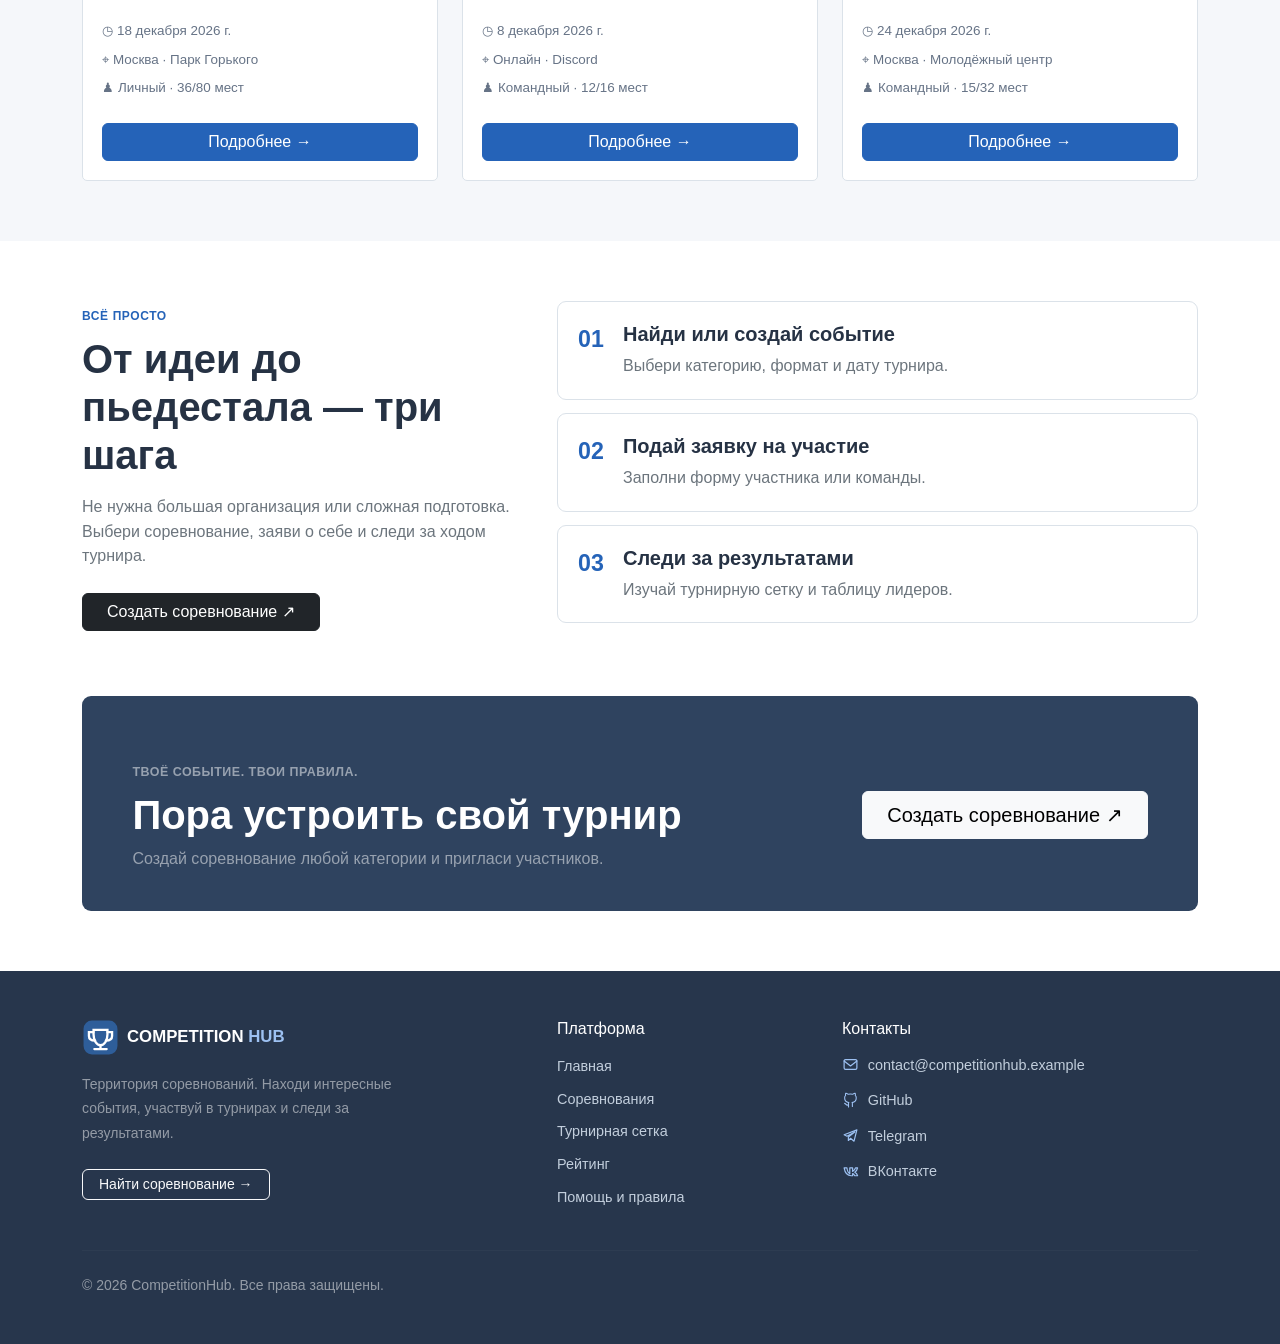
==== commit 1e6ce6f4: "feat: add animations, theme, help, search and chat" ====
--- a/CompetitionHub/index.html
+++ b/CompetitionHub/index.html
@@ -1,605 +1,609 @@
 <!DOCTYPE html>
+
 <html lang="ru">
- <head>
-  <meta charset="utf-8"/>
-  <meta content="width=device-width, initial-scale=1.0" name="viewport"/>
-  <meta content="Платформа соревнований: создавай, участвуй, побеждай" name="description"/>
-  <meta content="#10172b" name="theme-color"/>
-  <title>
+<head>
+<meta charset="utf-8"/>
+<meta content="width=device-width, initial-scale=1.0" name="viewport"/>
+<meta content="Платформа соревнований: создавай, участвуй, побеждай" name="description"/>
+<meta content="#10172b" name="theme-color"/>
+<title>
    Главная — CompetitionHub
   </title>
-  <link href="images/favicon.svg" rel="icon" type="image/svg+xml"/>
-  <link href="vendor/bootstrap/css/bootstrap.min.css" rel="stylesheet"/>
-  <link href="css/custom.css" rel="stylesheet"/>
- </head>
- <body class="d-flex flex-column min-vh-100" data-page="home">
-  <a class="skip-link" href="#main-content">
+<link href="images/favicon.svg" rel="icon" type="image/svg+xml"/>
+<link href="vendor/bootstrap/css/bootstrap.min.css" rel="stylesheet"/>
+<link href="css/custom.css" rel="stylesheet"/>
+<link href="css/features.css" rel="stylesheet"/>
+<script>try{document.documentElement.dataset.bsTheme=JSON.parse(localStorage.getItem('competitionhub_theme'))==='dark'?'dark':'light'}catch{}</script>
+</head>
+<body class="d-flex flex-column min-vh-100" data-page="home">
+<a class="skip-link" href="#main-content">
    Перейти к содержимому
   </a>
-  <nav aria-label="Основная навигация" class="navbar navbar-expand-lg navbar-dark site-navbar sticky-top">
-   <div class="container py-2">
-    <a aria-current="page" aria-label="CompetitionHub — главная" class="navbar-brand d-inline-flex align-items-center gap-2 active" href="index.html">
-     <img alt="" class="brand-icon" height="34" src="images/mark.svg" width="34"/>
-     <span>
+<nav aria-label="Основная навигация" class="navbar navbar-expand-xl navbar-dark site-navbar sticky-top">
+<div class="container py-2">
+<a aria-current="page" aria-label="CompetitionHub — главная" class="navbar-brand d-inline-flex align-items-center gap-2 active" href="index.html">
+<img alt="" class="brand-icon" height="34" src="images/mark.svg" width="34"/>
+<span>
       COMPETITION
       <span class="brand-accent">
        HUB
       </span>
-     </span>
-    </a>
-    <button aria-controls="mainNavbar" aria-expanded="false" aria-label="Открыть меню" class="navbar-toggler border-0" data-bs-target="#mainNavbar" data-bs-toggle="collapse" type="button">
-     <span class="navbar-toggler-icon">
-     </span>
-    </button>
-    <div class="collapse navbar-collapse" id="mainNavbar">
-     <ul class="navbar-nav align-items-lg-center gap-lg-1 main-navigation ms-lg-4">
-      <li class="nav-item">
-       <a class="nav-link" href="index.html">
+</span>
+</a>
+<a class="ch-help-quick" href="help.html">Помощь</a><button aria-controls="mainNavbar" aria-expanded="false" aria-label="Открыть меню" class="navbar-toggler border-0" data-bs-target="#mainNavbar" data-bs-toggle="collapse" type="button">
+<span class="navbar-toggler-icon">
+</span>
+</button>
+<div class="collapse navbar-collapse" id="mainNavbar">
+<ul class="navbar-nav align-items-xl-center gap-xl-1 main-navigation ms-xl-3">
+<li class="nav-item">
+<a class="nav-link" href="index.html">
         Главная
        </a>
-      </li>
-      <li class="nav-item">
-       <a class="nav-link" href="catalog.html">
+</li>
+<li class="nav-item">
+<a class="nav-link" href="catalog.html">
         Соревнования
        </a>
-      </li>
-      <li class="nav-item">
-       <a class="nav-link" href="bracket.html">
+</li>
+<li class="nav-item">
+<a class="nav-link" href="bracket.html">
         Турнирная сетка
        </a>
-      </li>
-      <li class="nav-item">
-       <a class="nav-link" href="rating.html">
+</li>
+<li class="nav-item">
+<a class="nav-link" href="rating.html">
         Рейтинг
        </a>
-      </li>
-     </ul>
-     <a class="btn btn-outline-light btn-sm px-3 ms-lg-auto profile-entry" href="profile.html">
+</li>
+<li class="nav-item"><a class="nav-link" href="help.html">Помощь</a></li></ul>
+<a class="btn btn-outline-light btn-sm px-3 ms-lg-auto profile-entry" href="profile.html">
       Личный кабинет
      </a>
-    </div>
-   </div>
-  </nav>
-  <main id="main-content">
-   <section class="hero overflow-hidden">
-    <div class="container py-5 py-lg-6">
-     <div class="row align-items-center gy-5">
-      <div class="col-12 col-lg-7">
-       <span class="eyebrow mb-3 d-inline-flex align-items-center gap-2">
-        <span class="pulse-dot">
-        </span>
+</div>
+</div>
+</nav>
+<main id="main-content">
+<section class="hero overflow-hidden">
+<div class="container py-5 py-lg-6">
+<div class="row align-items-center gy-5">
+<div class="col-12 col-lg-7">
+<span class="eyebrow mb-3 d-inline-flex align-items-center gap-2">
+<span class="pulse-dot">
+</span>
         ОТКРЫТАЯ ПЛАТФОРМА СОРЕВНОВАНИЙ
        </span>
-       <h1 class="hero-title fw-bold mb-4">
+<h1 class="hero-title fw-bold mb-4">
         Соревнуйся.
         <br/>
-        <span class="hero-highlight">
+<span class="hero-highlight">
          Вдохновляй.
         </span>
-        <br/>
+<br/>
         Побеждай.
        </h1>
-       <p class="hero-lead mb-4">
+<p class="hero-lead mb-4">
         Спорт, киберспорт, интеллект и творчество — всё в одном месте.
                         Присоединяйся к турнирам или организуй собственный.
        </p>
-       <div class="d-flex flex-wrap gap-3 mb-5">
-        <a class="btn btn-accent btn-lg px-4" href="catalog.html">
+<div class="d-flex flex-wrap gap-3 mb-5">
+<a class="btn btn-accent btn-lg px-4" href="catalog.html">
          Найти
                         соревнование
          <span aria-hidden="true">
           ↗
          </span>
-        </a>
-        <button class="btn btn-outline-light btn-lg px-4" data-bs-target="#createCompetitionModal" data-bs-toggle="modal" type="button">
+</a>
+<button class="btn btn-outline-light btn-lg px-4" data-bs-target="#createCompetitionModal" data-bs-toggle="modal" type="button">
          + Создать своё
         </button>
-       </div>
-       <div class="d-flex flex-wrap gap-4 hero-stats">
-        <div>
-         <strong id="statCompetitions">
+</div>
+<div class="d-flex flex-wrap gap-4 hero-stats">
+<div>
+<strong id="statCompetitions">
           8
          </strong>
-         <span>
+<span>
           соревнований
          </span>
-        </div>
-        <div>
-         <strong id="statParticipants">
+</div>
+<div>
+<strong id="statParticipants">
           120+
          </strong>
-         <span>
+<span>
           участников
          </span>
-        </div>
-        <div>
-         <strong>
+</div>
+<div>
+<strong>
           4
          </strong>
-         <span>
+<span>
           категории
          </span>
-        </div>
-       </div>
-      </div>
-      <div class="col-12 col-lg-5">
-       <div class="hero-visual">
-        <div class="visual-glow">
-        </div>
-        <div class="floating-label floating-label-top">
+</div>
+</div>
+</div>
+<div class="col-12 col-lg-5">
+<div class="hero-visual">
+<div class="visual-glow">
+</div>
+<div class="floating-label floating-label-top">
          ● ПРЯМО СЕЙЧАС
         </div>
-        <div class="hero-match">
-         <div class="match-topline">
-          <span>
+<div class="hero-match">
+<div class="match-topline">
+<span>
            СОБЫТИЕ НЕДЕЛИ
           </span>
-          <span class="match-live">
+<span class="match-live">
            LIVE
           </span>
-         </div>
-         <div aria-hidden="true" class="trophy-symbol">
+</div>
+<div aria-hidden="true" class="trophy-symbol">
           🏆
          </div>
-         <h2 class="h4 fw-bold text-center text-white mb-2">
+<h2 class="h4 fw-bold text-center text-white mb-2">
           Твой следующий
           <br/>
           большой вызов
          </h2>
-         <p class="text-center text-white-50 small mb-4">
+<p class="text-center text-white-50 small mb-4">
           Участие начинается с первого шага
          </p>
-         <div class="match-versus">
-          <span>
+<div class="match-versus">
+<span>
            СПОРТ
           </span>
-          <span class="versus-mark">
+<span class="versus-mark">
            VS
           </span>
-          <span>
+<span>
            КИБЕРСПОРТ
           </span>
-         </div>
-         <a class="btn btn-light w-100 mt-4 fw-semibold" href="catalog.html">
+</div>
+<a class="btn btn-light w-100 mt-4 fw-semibold" href="catalog.html">
           Выбрать свою арену →
          </a>
-        </div>
-        <div class="floating-label floating-label-bottom">
+</div>
+<div class="floating-label floating-label-bottom">
          ✦ НОВЫЕ ВОЗМОЖНОСТИ
         </div>
-       </div>
-      </div>
-     </div>
-    </div>
-   </section>
-   <section aria-labelledby="areas-title" class="section-space">
-    <div class="container">
-     <div class="section-kicker">
+</div>
+</div>
+</div>
+</div>
+</section>
+<section aria-labelledby="areas-title" class="section-space">
+<div class="container">
+<div class="section-kicker">
       НАПРАВЛЕНИЯ
      </div>
-     <div class="d-flex flex-wrap align-items-end justify-content-between gap-3 mb-4">
-      <div>
-       <h2 class="display-6 fw-bold mb-2" id="areas-title">
+<div class="d-flex flex-wrap align-items-end justify-content-between gap-3 mb-4">
+<div>
+<h2 class="display-6 fw-bold mb-2" id="areas-title">
         Выбери свою стихию
        </h2>
-       <p class="text-secondary mb-0">
+<p class="text-secondary mb-0">
         Для каждого увлечения найдётся свой вызов.
        </p>
-      </div>
-      <a class="link-arrow" href="catalog.html">
+</div>
+<a class="link-arrow" href="catalog.html">
        Все соревнования ↗
       </a>
-     </div>
-     <div class="row g-4">
-      <div class="col-12 col-sm-6 col-lg-3">
-       <a class="category-card category-sport" href="catalog.html?category=sport">
-        <span class="category-icon">
+</div>
+<div class="row g-4">
+<div class="col-12 col-sm-6 col-lg-3">
+<a class="category-card category-sport" href="catalog.html?category=sport">
+<span class="category-icon">
          ⚽
         </span>
-        <span class="h4 fw-bold">
+<span class="h4 fw-bold">
          Спорт
         </span>
-        <small>
+<small>
          Сила, скорость,
                     характер
         </small>
-        <span class="category-arrow">
+<span class="category-arrow">
          ↗
         </span>
-       </a>
-      </div>
-      <div class="col-12 col-sm-6 col-lg-3">
-       <a class="category-card category-esport" href="catalog.html?category=esport">
-        <span class="category-icon">
+</a>
+</div>
+<div class="col-12 col-sm-6 col-lg-3">
+<a class="category-card category-esport" href="catalog.html?category=esport">
+<span class="category-icon">
          🎮
         </span>
-        <span class="h4 fw-bold">
+<span class="h4 fw-bold">
          Киберспорт
         </span>
-        <small>
+<small>
          Тактика, реакция,
                     команда
         </small>
-        <span class="category-arrow">
+<span class="category-arrow">
          ↗
         </span>
-       </a>
-      </div>
-      <div class="col-12 col-sm-6 col-lg-3">
-       <a class="category-card category-intellect" href="catalog.html?category=intellect">
-        <span class="category-icon">
+</a>
+</div>
+<div class="col-12 col-sm-6 col-lg-3">
+<a class="category-card category-intellect" href="catalog.html?category=intellect">
+<span class="category-icon">
          🧠
         </span>
-        <span class="h4 fw-bold">
+<span class="h4 fw-bold">
          Интеллект
         </span>
-        <small>
+<small>
          Знания решают
                     всё
         </small>
-        <span class="category-arrow">
+<span class="category-arrow">
          ↗
         </span>
-       </a>
-      </div>
-      <div class="col-12 col-sm-6 col-lg-3">
-       <a class="category-card category-creative" href="catalog.html?category=creative">
-        <span class="category-icon">
+</a>
+</div>
+<div class="col-12 col-sm-6 col-lg-3">
+<a class="category-card category-creative" href="catalog.html?category=creative">
+<span class="category-icon">
          🎨
         </span>
-        <span class="h4 fw-bold">
+<span class="h4 fw-bold">
          Творчество
         </span>
-        <small>
+<small>
          Время показать
                     талант
         </small>
-        <span class="category-arrow">
+<span class="category-arrow">
          ↗
         </span>
-       </a>
-      </div>
-     </div>
-    </div>
-   </section>
-   <section aria-labelledby="popular-title" class="section-space bg-soft">
-    <div class="container">
-     <div class="section-kicker">
+</a>
+</div>
+</div>
+</div>
+</section>
+<section aria-labelledby="popular-title" class="section-space bg-soft">
+<div class="container">
+<div class="section-kicker">
       В ЦЕНТРЕ ВНИМАНИЯ
      </div>
-     <div class="d-flex flex-wrap justify-content-between align-items-end gap-3 mb-4">
-      <div>
-       <h2 class="display-6 fw-bold mb-2" id="popular-title">
+<div class="d-flex flex-wrap justify-content-between align-items-end gap-3 mb-4">
+<div>
+<h2 class="display-6 fw-bold mb-2" id="popular-title">
         Актуальные события
        </h2>
-       <p class="text-secondary mb-0">
+<p class="text-secondary mb-0">
         Посмотри, где можно проявить себя.
        </p>
-      </div>
-      <a class="btn btn-outline-primary" href="catalog.html">
+</div>
+<a class="btn btn-outline-primary" href="catalog.html">
        Смотреть все →
       </a>
-     </div>
-     <div class="row g-4" id="featuredList">
-      <div class="col-12">
-       <p class="text-secondary">
+</div>
+<div class="row g-4" id="featuredList">
+<div class="col-12">
+<p class="text-secondary">
         Загрузка соревнований...
        </p>
-      </div>
-     </div>
-    </div>
-   </section>
-   <section class="section-space">
-    <div class="container">
-     <div class="row align-items-center g-4">
-      <div class="col-lg-5">
-       <div class="section-kicker">
+</div>
+</div>
+</div>
+</section>
+<section class="section-space">
+<div class="container">
+<div class="row align-items-center g-4">
+<div class="col-lg-5">
+<div class="section-kicker">
         ВСЁ ПРОСТО
        </div>
-       <h2 class="display-6 fw-bold mb-3">
+<h2 class="display-6 fw-bold mb-3">
         От идеи до пьедестала — три шага
        </h2>
-       <p class="text-secondary mb-4">
+<p class="text-secondary mb-4">
         Не нужна большая организация или сложная подготовка. Выбери
                         соревнование, заяви о себе и следи за ходом турнира.
        </p>
-       <button class="btn btn-dark px-4" data-bs-target="#createCompetitionModal" data-bs-toggle="modal" type="button">
+<button class="btn btn-dark px-4" data-bs-target="#createCompetitionModal" data-bs-toggle="modal" type="button">
         Создать
                     соревнование ↗
        </button>
-      </div>
-      <div class="col-lg-7">
-       <div class="step-card">
-        <span class="step-number">
+</div>
+<div class="col-lg-7">
+<div class="step-card">
+<span class="step-number">
          01
         </span>
-        <div>
-         <h3 class="h5 fw-bold">
+<div>
+<h3 class="h5 fw-bold">
           Найди или создай событие
          </h3>
-         <p class="text-secondary mb-0">
+<p class="text-secondary mb-0">
           Выбери категорию, формат и дату турнира.
          </p>
-        </div>
-       </div>
-       <div class="step-card">
-        <span class="step-number">
+</div>
+</div>
+<div class="step-card">
+<span class="step-number">
          02
         </span>
-        <div>
-         <h3 class="h5 fw-bold">
+<div>
+<h3 class="h5 fw-bold">
           Подай заявку на участие
          </h3>
-         <p class="text-secondary mb-0">
+<p class="text-secondary mb-0">
           Заполни форму участника или команды.
          </p>
-        </div>
-       </div>
-       <div class="step-card">
-        <span class="step-number">
+</div>
+</div>
+<div class="step-card">
+<span class="step-number">
          03
         </span>
-        <div>
-         <h3 class="h5 fw-bold">
+<div>
+<h3 class="h5 fw-bold">
           Следи за результатами
          </h3>
-         <p class="text-secondary mb-0">
+<p class="text-secondary mb-0">
           Изучай турнирную сетку и таблицу лидеров.
          </p>
-        </div>
-       </div>
-      </div>
-     </div>
-    </div>
-   </section>
-   <section class="section-space pt-0">
-    <div class="container">
-     <div class="cta-banner row g-4 align-items-center">
-      <div class="col-lg-8">
-       <span class="eyebrow text-white-50">
+</div>
+</div>
+</div>
+</div>
+</div>
+</section>
+<section class="section-space pt-0">
+<div class="container">
+<div class="cta-banner row g-4 align-items-center">
+<div class="col-lg-8">
+<span class="eyebrow text-white-50">
         ТВОЁ СОБЫТИЕ. ТВОИ ПРАВИЛА.
        </span>
-       <h2 class="h1 fw-bold text-white mt-2 mb-2">
+<h2 class="h1 fw-bold text-white mt-2 mb-2">
         Пора устроить свой турнир
        </h2>
-       <p class="text-white-50 mb-0">
+<p class="text-white-50 mb-0">
         Создай соревнование любой категории и пригласи участников.
        </p>
-      </div>
-      <div class="col-lg-4 text-lg-end">
-       <button class="btn btn-light btn-lg px-4" data-bs-target="#createCompetitionModal" data-bs-toggle="modal" type="button">
+</div>
+<div class="col-lg-4 text-lg-end">
+<button class="btn btn-light btn-lg px-4" data-bs-target="#createCompetitionModal" data-bs-toggle="modal" type="button">
         Создать
                     соревнование ↗
        </button>
-      </div>
-     </div>
-    </div>
-   </section>
-  </main>
-  <footer class="site-footer mt-auto">
-   <div class="container py-5">
-    <div class="row g-4 gy-5 align-items-start">
-     <div class="col-12 col-lg-5">
-      <a aria-label="CompetitionHub — на главную" class="navbar-brand d-inline-flex align-items-center gap-2 mb-3" href="index.html">
-       <img alt="" height="37" src="images/mark.svg" width="37"/>
-       <span class="text-white">
+</div>
+</div>
+</div>
+</section>
+</main>
+<footer class="site-footer mt-auto">
+<div class="container py-5">
+<div class="row g-4 gy-5 align-items-start">
+<div class="col-12 col-lg-5">
+<a aria-label="CompetitionHub — на главную" class="navbar-brand d-inline-flex align-items-center gap-2 mb-3" href="index.html">
+<img alt="" height="37" src="images/mark.svg" width="37"/>
+<span class="text-white">
         COMPETITION
         <span class="brand-accent">
          HUB
         </span>
-       </span>
-      </a>
-      <p class="footer-intro text-white-50 small mb-4">
+</span>
+</a>
+<p class="footer-intro text-white-50 small mb-4">
        Территория соревнований. Находи интересные события, участвуй в турнирах и следи за результатами.
       </p>
-      <a class="btn btn-outline-light btn-sm px-3" href="catalog.html">
+<a class="btn btn-outline-light btn-sm px-3" href="catalog.html">
        Найти соревнование →
       </a>
-     </div>
-     <div class="col-6 col-md-5 col-lg-3">
-      <h2 class="h6 text-white mb-3">
+</div>
+<div class="col-6 col-md-5 col-lg-3">
+<h2 class="h6 text-white mb-3">
        Платформа
       </h2>
-      <ul class="list-unstyled footer-links">
-       <li>
-        <a href="index.html">
+<ul class="list-unstyled footer-links">
+<li>
+<a href="index.html">
          Главная
         </a>
-       </li>
-       <li>
-        <a href="catalog.html">
+</li>
+<li>
+<a href="catalog.html">
          Соревнования
         </a>
-       </li>
-       <li>
-        <a href="bracket.html">
+</li>
+<li>
+<a href="bracket.html">
          Турнирная сетка
         </a>
-       </li>
-       <li>
-        <a href="rating.html">
+</li>
+<li>
+<a href="rating.html">
          Рейтинг
         </a>
-       </li>
-      </ul>
-     </div>
-     <div class="col-6 col-md-7 col-lg-4">
-      <h2 class="h6 text-white mb-3">
+</li>
+<li><a href="help.html">Помощь и правила</a></li></ul>
+</div>
+<div class="col-6 col-md-7 col-lg-4">
+<h2 class="h6 text-white mb-3">
        Контакты
       </h2>
-      <ul class="list-unstyled footer-links">
-       <li>
-        <a href="mailto:contact@competitionhub.example">
+<ul class="list-unstyled footer-links">
+<li>
+<a class="ch-contact" href="mailto:contact@competitionhub.example"><svg aria-hidden="true" fill="none" height="20" stroke="currentColor" stroke-linecap="round" stroke-linejoin="round" stroke-width="1.7" viewBox="0 0 24 24" width="20"><rect height="14" rx="2" width="18" x="3" y="5"></rect><path d="m3 7 9 7 9-7"></path></svg>
          contact@competitionhub.example
         </a>
-       </li>
-       <li>
-        <a href="https://github.com/Hodorev-Evgeny" rel="noopener noreferrer" target="_blank">
+</li>
+<li>
+<a class="ch-contact" href="https://github.com/Hodorev-Evgeny" rel="noopener noreferrer" target="_blank"><svg aria-hidden="true" fill="none" height="20" stroke="currentColor" stroke-linecap="round" stroke-linejoin="round" stroke-width="1.7" viewBox="0 0 24 24" width="20"><path d="M9 19c-4 1.5-4-2-6-2.5m12 5v-3.9c0-1 .3-1.6-.5-2.2 3.3-.4 6.5-1.6 6.5-7A5.5 5.5 0 0 0 19.5 4c.1-.4.6-1.8-.2-3 0 0-1.2-.4-3.8 1.5a13 13 0 0 0-7 0C5.9.6 4.7 1 4.7 1c-.8 1.2-.3 2.6-.2 3A5.5 5.5 0 0 0 3 8.4c0 5.4 3.2 6.6 6.5 7-.7.5-.5 1.3-.5 2.2V22" transform="translate(1 1) scale(.91)"></path></svg>
          GitHub
         </a>
-       </li>
-       <li>
-        <a href="https://t.me/" rel="noopener noreferrer" target="_blank">
+</li>
+<li>
+<a class="ch-contact" href="https://t.me/" rel="noopener noreferrer" target="_blank"><svg aria-hidden="true" fill="none" height="20" stroke="currentColor" stroke-linecap="round" stroke-linejoin="round" stroke-width="1.7" viewBox="0 0 24 24" width="20"><path d="m3 11 18-7-4 16-5-4-3 3v-5l9-7-11 6-4-2Z"></path></svg>
          Telegram
         </a>
-       </li>
-       <li>
-        <a href="https://vk.com/" rel="noopener noreferrer" target="_blank">
+</li>
+<li>
+<a class="ch-contact" href="https://vk.com/" rel="noopener noreferrer" target="_blank"><svg aria-hidden="true" fill="none" height="20" stroke="currentColor" stroke-linecap="round" stroke-linejoin="round" stroke-width="1.7" viewBox="0 0 24 24" width="20"><path d="M3 7h4c.5 4 2 7 4 8V7h4v5c2-1 3.5-3 4-5h3c-.5 3-2.5 5-4 6 2 1 3.5 3 4 5h-4c-1-2-2-3-3-3v3h-2C7 18 4 13 3 7Z"></path></svg>
          ВКонтакте
         </a>
-       </li>
-      </ul>
-     </div>
-    </div>
-    <hr class="border-white border-opacity-10 my-4"/>
-    <div class="small text-white-50">
+</li>
+</ul>
+</div>
+</div>
+<hr class="border-white border-opacity-10 my-4"/>
+<div class="small text-white-50">
      © 2026 CompetitionHub. Все права защищены.
     </div>
-   </div>
-  </footer>
-  <div aria-hidden="true" aria-labelledby="createCompetitionModalLabel" class="modal fade" id="createCompetitionModal" tabindex="-1">
-   <div class="modal-dialog modal-lg modal-dialog-centered modal-dialog-scrollable">
-    <div class="modal-content">
-     <div class="modal-header">
-      <div>
-       <span class="text-primary small fw-semibold">
+</div>
+</footer>
+<div aria-hidden="true" aria-labelledby="createCompetitionModalLabel" class="modal fade" id="createCompetitionModal" tabindex="-1">
+<div class="modal-dialog modal-lg modal-dialog-centered modal-dialog-scrollable">
+<div class="modal-content">
+<div class="modal-header">
+<div>
+<span class="text-primary small fw-semibold">
         НОВОЕ СОРЕВНОВАНИЕ
        </span>
-       <h2 class="modal-title h4 mb-0" id="createCompetitionModalLabel">
+<h2 class="modal-title h4 mb-0" id="createCompetitionModalLabel">
         Создать соревнование
        </h2>
-      </div>
-      <button aria-label="Закрыть" class="btn-close" data-bs-dismiss="modal" type="button">
-      </button>
-     </div>
-     <form class="needs-validation" id="quickCreateForm" novalidate="">
-      <div class="modal-body">
-       <p class="text-secondary small">
+</div>
+<button aria-label="Закрыть" class="btn-close" data-bs-dismiss="modal" type="button">
+</button>
+</div>
+<form class="needs-validation" id="quickCreateForm" novalidate="">
+<div class="modal-body">
+<p class="text-secondary small">
         Укажи основные условия проведения. Соревнование появится в каталоге после создания.
        </p>
-       <div class="row g-3">
-        <div class="col-12">
-         <label class="form-label" for="quickTitle">
+<div class="row g-3">
+<div class="col-12">
+<label class="form-label" for="quickTitle">
           Название соревнования *
          </label>
-         <input class="form-control" id="quickTitle" maxlength="90" minlength="5" placeholder="Например, Открытый турнир по шахматам" required=""/>
-        </div>
-        <div class="col-12 col-md-6">
-         <label class="form-label" for="quickCategory">
+<input class="form-control" id="quickTitle" maxlength="90" minlength="5" placeholder="Например, Открытый турнир по шахматам" required=""/>
+</div>
+<div class="col-12 col-md-6">
+<label class="form-label" for="quickCategory">
           Направление *
          </label>
-         <select class="form-select" id="quickCategory" required="">
-          <option disabled="" selected="" value="">
+<select class="form-select" id="quickCategory" required="">
+<option disabled="" selected="" value="">
            Выберите направление
           </option>
-          <option value="sport">
+<option value="sport">
            Спорт
           </option>
-          <option value="esport">
+<option value="esport">
            Киберспорт
           </option>
-          <option value="intellect">
+<option value="intellect">
            Интеллект
           </option>
-          <option value="creative">
+<option value="creative">
            Творчество
           </option>
-         </select>
-        </div>
-        <div class="col-12 col-md-6">
-         <label class="form-label" for="quickFormat">
+</select>
+</div>
+<div class="col-12 col-md-6">
+<label class="form-label" for="quickFormat">
           Формат *
          </label>
-         <select class="form-select" id="quickFormat" required="">
-          <option value="single">
+<select class="form-select" id="quickFormat" required="">
+<option value="single">
            Личный
           </option>
-          <option value="team">
+<option value="team">
            Командный
           </option>
-         </select>
-        </div>
-        <div class="col-12 col-md-6">
-         <label class="form-label" for="quickDate">
+</select>
+</div>
+<div class="col-12 col-md-6">
+<label class="form-label" for="quickDate">
           Дата проведения *
          </label>
-         <input class="form-control" id="quickDate" required="" type="date"/>
-        </div>
-        <div class="col-12 col-md-6">
-         <label class="form-label" for="quickLimit">
+<input class="form-control" id="quickDate" required="" type="date"/>
+</div>
+<div class="col-12 col-md-6">
+<label class="form-label" for="quickLimit">
           Количество мест *
          </label>
-         <div class="input-group">
-          <span class="input-group-text">
+<div class="input-group">
+<span class="input-group-text">
            до
           </span>
-          <input class="form-control" id="quickLimit" max="500" min="2" required="" type="number" value="16"/>
-          <span class="input-group-text">
+<input class="form-control" id="quickLimit" max="500" min="2" required="" type="number" value="16"/>
+<span class="input-group-text">
            чел.
           </span>
-         </div>
-        </div>
-        <div class="col-12">
-         <label class="form-label" for="quickLocation">
+</div>
+</div>
+<div class="col-12">
+<label class="form-label" for="quickLocation">
           Место проведения *
          </label>
-         <input class="form-control" id="quickLocation" maxlength="90" minlength="3" placeholder="Москва или онлайн" required=""/>
-        </div>
-        <div class="col-12">
-         <label class="form-label" for="quickDescription">
+<input class="form-control" id="quickLocation" maxlength="90" minlength="3" placeholder="Москва или онлайн" required=""/>
+</div>
+<div class="col-12">
+<label class="form-label" for="quickDescription">
           Описание *
          </label>
-         <textarea class="form-control" id="quickDescription" maxlength="900" minlength="20" placeholder="Для кого подходит соревнование и что ждёт участников" required="" rows="3"></textarea>
-        </div>
-        <div class="col-12">
-         <label class="form-label" for="quickRules">
+<textarea class="form-control" id="quickDescription" maxlength="900" minlength="20" placeholder="Для кого подходит соревнование и что ждёт участников" required="" rows="3"></textarea>
+</div>
+<div class="col-12">
+<label class="form-label" for="quickRules">
           Правила *
          </label>
-         <textarea class="form-control" id="quickRules" maxlength="1000" minlength="15" placeholder="Как определяются победители и какие условия участия" required="" rows="3"></textarea>
-        </div>
-        <div class="col-12">
-         <div class="form-check">
-          <input class="form-check-input" id="quickAgree" required="" type="checkbox"/>
-          <label class="form-check-label" for="quickAgree">
+<textarea class="form-control" id="quickRules" maxlength="1000" minlength="15" placeholder="Как определяются победители и какие условия участия" required="" rows="3"></textarea>
+</div>
+<div class="col-12">
+<div class="form-check">
+<input class="form-check-input" id="quickAgree" required="" type="checkbox"/>
+<label class="form-check-label" for="quickAgree">
            Подтверждаю корректность указанных условий *
           </label>
-          <div class="invalid-feedback">
+<div class="invalid-feedback">
            Подтверди условия проведения.
           </div>
-         </div>
-        </div>
-       </div>
-       <div class="alert alert-danger d-none mt-3" id="quickCreateError" role="alert">
-       </div>
-      </div>
-      <div class="modal-footer">
-       <button class="btn btn-outline-secondary" data-bs-dismiss="modal" type="button">
+</div>
+</div>
+</div>
+<div class="alert alert-danger d-none mt-3" id="quickCreateError" role="alert">
+</div>
+</div>
+<div class="modal-footer">
+<button class="btn btn-outline-secondary" data-bs-dismiss="modal" type="button">
         Отмена
        </button>
-       <button class="btn btn-primary" type="submit">
+<button class="btn btn-primary" type="submit">
         Опубликовать соревнование
        </button>
-      </div>
-     </form>
-    </div>
-   </div>
-  </div>
-  <div aria-live="polite" class="toast-container position-fixed bottom-0 end-0 p-3">
-   <div aria-atomic="true" class="toast align-items-center text-bg-dark border-0" id="appToast" role="status">
-    <div class="d-flex">
-     <div class="toast-body" id="appToastText">
+</div>
+</form>
+</div>
+</div>
+</div>
+<div aria-live="polite" class="toast-container position-fixed bottom-0 end-0 p-3">
+<div aria-atomic="true" class="toast align-items-center text-bg-dark border-0" id="appToast" role="status">
+<div class="d-flex">
+<div class="toast-body" id="appToastText">
       Готово!
      </div>
-     <button aria-label="Закрыть" class="btn-close btn-close-white me-2 m-auto" data-bs-dismiss="toast" type="button">
-     </button>
-    </div>
-   </div>
-  </div>
-  <script src="vendor/bootstrap/js/bootstrap.bundle.min.js">
-  </script>
-  <script src="js/data.js">
-  </script>
-  <script src="js/app.js">
-  </script>
- </body>
+<button aria-label="Закрыть" class="btn-close btn-close-white me-2 m-auto" data-bs-dismiss="toast" type="button">
+</button>
+</div>
+</div>
+</div>
+<script src="vendor/bootstrap/js/bootstrap.bundle.min.js">
+</script>
+<script src="js/data.js">
+</script>
+<script src="js/app.js">
+</script>
+<script src="js/features.js"></script>
+</body>
 </html>
--- a/CompetitionHub/css/features.css
+++ b/CompetitionHub/css/features.css
@@ -0,0 +1,89 @@
+/* Дополнение к custom.css. Цвета текущего оформления сохранены. */
+:root { --ch-surface:#fff; --ch-widget-bg:#f3f6fa; --ch-widget-text:#263244; --ch-widget-muted:#667386; --ch-widget-border:#dbe2e9; --ch-widget-accent:#2563b8; }
+[data-bs-theme=dark] { --ch-ink:#e2e9f2; --ch-navy:#181f2d; --ch-accent:#82b4ff; --ch-accent-dark:#9ec5ff; --ch-soft:#192331; --ch-muted:#aab8ca; --ch-line:#354359; --ch-surface:#1e2939; --ch-widget-bg:#172231; --ch-widget-text:#e2e9f2; --ch-widget-muted:#aab8ca; --ch-widget-border:#354359; --ch-widget-accent:#82b4ff; color-scheme:dark; }
+[data-bs-theme=dark] body {background:#111925;color:var(--ch-ink);}
+[data-bs-theme=dark] .hero {background:#192638;color:var(--ch-ink);}
+[data-bs-theme=dark] .hero-lead,[data-bs-theme=dark] .bracket-column h2,[data-bs-theme=dark] .bracket-column h3,[data-bs-theme=dark] .rating-table th {color:var(--ch-muted);}
+[data-bs-theme=dark] .site-footer {background:#181f2d;}
+[data-bs-theme=dark] .hero-stats,[data-bs-theme=dark] .form-control,[data-bs-theme=dark] .form-select {border-color:var(--ch-line);}
+[data-bs-theme=dark] .step-card,[data-bs-theme=dark] .filter-panel,[data-bs-theme=dark] .bracket-match,[data-bs-theme=dark] .podium-card:not(.is-first),[data-bs-theme=dark] .metric-card,[data-bs-theme=dark] .card,[data-bs-theme=dark] .info-point,[data-bs-theme=dark] .stat-tile,[data-bs-theme=dark] .info-sidecard,[data-bs-theme=dark] .bracket-board {background:var(--ch-surface);border-color:var(--ch-line);}
+[data-bs-theme=dark] .stat-tile strong {color:var(--ch-ink);}
+[data-bs-theme=dark] .category-sport {background:#20392f;} [data-bs-theme=dark] .category-esport {background:#24354d;} [data-bs-theme=dark] .category-intellect {background:#393126;} [data-bs-theme=dark] .category-creative {background:#3b293b;}
+[data-bs-theme=dark] .bracket-match .round-label,[data-bs-theme=dark] .bracket-team.winner,[data-bs-theme=dark] .champion-summary,[data-bs-theme=dark] .rank-pill,[data-bs-theme=dark] .muted-pill,[data-bs-theme=dark] .participant-avatar,[data-bs-theme=dark] .participant-initial,[data-bs-theme=dark] .info-icon {background:#27384e;color:#b9d6ff;border-color:var(--ch-line);}
+[data-bs-theme=dark] .champion-summary strong,[data-bs-theme=dark] .champion-summary span {color:#b9d6ff;}
+[data-bs-theme=dark] .status-registration {background:#203e32;color:#b0e6c8;} [data-bs-theme=dark] .status-live {background:#49371d;color:#f6d09b;} [data-bs-theme=dark] .status-finished {background:#324153;color:#d1dbea;}
+[data-bs-theme=dark] .hero .btn-outline-light {border-color:#687e99;color:var(--ch-ink);} [data-bs-theme=dark] .hero .btn-outline-light:hover {background:#33475f;}
+[data-bs-theme=dark] .btn-accent {background:#2563b8;border-color:#2563b8;color:#fff;} [data-bs-theme=dark] .btn-accent:hover {background:#1c4d91;}
+[data-bs-theme=dark] .btn-outline-primary {--bs-btn-color:#a9ceff;--bs-btn-border-color:#82b4ff;--bs-btn-hover-color:#fff;}
+[data-bs-theme=dark] .bg-white,[data-bs-theme=dark] .bg-light {background-color:var(--ch-surface)!important;}
+[data-bs-theme=dark] .text-dark {color:var(--ch-ink)!important;}
+[data-bs-theme=dark] .skip-link {background:var(--ch-surface);color:var(--ch-ink);}
+/* Анимация плавной смены цветов, запускается только по нажатию. */
+.ch-theme-changing body,.ch-theme-changing body * {transition:background-color .32s ease,color .32s ease,border-color .32s ease,box-shadow .32s ease;}
+/* Motion v2 — 3D cards, staggered entrance, cinematic theme wipe. */
+@keyframes ch-reveal-in {from {opacity:0;translate:0 28px;scale:.975;filter:blur(5px);}to {opacity:1;translate:0 0;scale:1;filter:blur(0);}}
+.ch-reveal {animation:ch-reveal-in .72s cubic-bezier(.16,1,.3,1) var(--ch-delay,0ms) backwards;}
+/* Individual transform properties let the entrance and tilt run independently. */
+main .ch-tilt {position:relative;isolation:isolate;--ch-rx:0deg;--ch-ry:0deg;--ch-mx:50%;--ch-my:50%;transition:transform .42s cubic-bezier(.2,.8,.2,1),box-shadow .35s,border-color .35s;}
+main .ch-tilt::after {content:"";position:absolute;inset:0;border-radius:inherit;pointer-events:none;z-index:3;opacity:0;background:radial-gradient(ellipse at var(--ch-mx) var(--ch-my),#ffffff55 0%,#93c5fd24 26%,transparent 64%);box-shadow:inset 0 0 0 1px #80aeea80;transition:opacity .3s;}
+main .ch-tilt .event-art-img {transition:transform .5s cubic-bezier(.2,.8,.2,1);}
+@media (hover:hover) and (pointer:fine) {
+  main .ch-tilt.ch-tilt-active {z-index:4;transform:perspective(850px) translateY(-8px) rotateX(var(--ch-rx)) rotateY(var(--ch-ry)) scale(1.025);box-shadow:0 18px 36px #20395835;border-color:#8aadd6;transition:transform .16s ease-out,box-shadow .35s,border-color .35s;}
+  main .ch-tilt.ch-tilt-active::after {opacity:1;}
+  main .ch-tilt.ch-tilt-active .event-art-img {transform:scale(1.10);}
+}
+[data-bs-theme=dark] main .ch-tilt::after {background:radial-gradient(ellipse at var(--ch-mx) var(--ch-my),#92bfff38,transparent 62%);}
+/* Theme transition begins at the actual theme button, not at the screen center. */
+.ch-theme-wipe::view-transition-old(root),.ch-theme-wipe::view-transition-new(root) {animation:none;mix-blend-mode:normal;}
+.ch-theme-wipe::view-transition-old(root) {z-index:1;}
+.ch-theme-wipe::view-transition-new(root) {z-index:2;}
+/* Supplemental hero and interface details (only while in motion-enabled mode). */
+@keyframes ch-live-pulse {0%,100% {box-shadow:0 0 0 0 #e85f5f65;}65% {box-shadow:0 0 0 8px #e85f5f00;}}
+.hero .match-live {animation:ch-live-pulse 2.2s ease-out infinite;}
+@keyframes ch-float-label {0%,100%{translate:0 0;}50%{translate:0 -7px;}}
+.hero .floating-label.ch-reveal {animation:ch-reveal-in .72s cubic-bezier(.16,1,.3,1) var(--ch-delay,0ms) backwards,ch-float-label 4s ease-in-out calc(var(--ch-delay,0ms) + .8s) infinite;}
+.hero .floating-label-bottom.ch-reveal {animation-delay:var(--ch-delay,0ms),calc(var(--ch-delay,0ms) + 1.4s);}
+@keyframes ch-dialog-enter {from{opacity:0;transform:translateY(-16px) scale(.95);}to{opacity:1;transform:translateY(0) scale(1);}}
+.ch-search[open]{animation:ch-dialog-enter .35s cubic-bezier(.2,.8,.2,1);}
+@keyframes ch-chat-enter {from{opacity:0;transform:translateY(24px) scale(.91);}to{opacity:1;transform:translateY(0) scale(1);}}
+@keyframes ch-message-enter {from{opacity:0;translate:0 7px;}to{opacity:1;translate:0 0;}}
+.ch-message {animation:ch-message-enter .25s ease-out both;}
+/* Кнопки шапки и контакты */
+.ch-tools {display:flex;gap:.35rem;margin-left:auto;align-items:center;padding:0 .55rem;}
+.ch-tools + .profile-entry {margin-left:0!important;}
+.ch-tool,.ch-icon-button {display:inline-grid;place-items:center;width:38px;height:38px;border:1px solid transparent;border-radius:6px;background:transparent;color:inherit;cursor:pointer;flex-shrink:0;}
+.ch-tool {color:#e2eaf5;border-color:#ffffff30;} .ch-tool:hover {background:#ffffff20;color:#fff;}
+.ch-icon-button:hover {background:#8193aa22;}
+.ch-contact {display:inline-flex;align-items:center;gap:.55rem;} .ch-contact svg {flex-shrink:0;width:17px;height:17px;color:#9dc1f2;}
+@media(max-width:1199.98px){.ch-tools{margin:.7rem 0 0;padding:0;} .site-navbar .profile-entry{margin-top:.7rem;margin-bottom:.4rem;}}
+@media(min-width:1200px){.site-navbar .main-navigation{margin-left:.65rem!important;}.site-navbar .nav-link{padding-left:.45rem!important;padding-right:.45rem!important;font-size:.88rem;}.site-navbar .navbar-brand{font-size:.98rem;}}
+/* Глобальный поиск */
+.ch-search {width:min(640px,calc(100% - 24px));max-height:min(680px,85vh);padding:0;margin: min(12vh,90px) auto auto;border:1px solid var(--ch-widget-border);border-radius:12px;background:var(--ch-surface);color:var(--ch-widget-text);box-shadow:0 16px 65px #080f2460;overflow:auto;}
+.ch-search::backdrop {background:#10182799;backdrop-filter:blur(2px);}
+.ch-dialog-head {display:flex;justify-content:space-between;align-items:center;border-bottom:1px solid var(--ch-widget-border);padding:15px 20px;}
+.ch-dialog-head h2 {font-size:1.2rem;margin:0;font-weight:700;}
+.ch-search-body {padding:18px 20px;}.ch-search-field{display:flex;align-items:center;gap:10px;position:relative;}.ch-search-field>svg {position:absolute;left:13px;color:var(--ch-widget-muted);pointer-events:none;}.ch-search-field input{padding-left:42px;min-height:46px;}
+.ch-search-caption {font-size:.8rem;color:var(--ch-widget-muted);margin:18px 0 8px;}.ch-results {display:grid;gap:5px;}
+.ch-result {display:flex;align-items:center;justify-content:space-between;gap:12px;text-decoration:none;color:var(--ch-widget-text);padding:12px;border:1px solid transparent;border-radius:6px;}.ch-result:hover,.ch-result:focus-visible {background:var(--ch-widget-bg);border-color:var(--ch-widget-border);color:var(--ch-widget-text);}.ch-result strong,.ch-result small {display:block;overflow-wrap:anywhere;}.ch-result small{font-size:.8rem;color:var(--ch-widget-muted);}.ch-result-type {font-size:.7rem;color:var(--ch-widget-accent);flex-shrink:0;}.ch-no-results {padding:24px 8px;text-align:center;color:var(--ch-widget-muted);}
+.ch-dialog-foot {padding:12px 20px;border-top:1px solid var(--ch-widget-border);font-size:.75rem;color:var(--ch-widget-muted);}
+/* Чат, локальный справочный помощник */
+.ch-chat {position:fixed;bottom:20px;right:22px;z-index:1035;display:flex;flex-direction:column;align-items:flex-end;gap:10px;}.ch-chat-launch{width:56px;height:56px;display:grid;place-items:center;border:0;border-radius:50%;background:#2563b8;color:#fff;box-shadow:0 5px 18px #10274445;cursor:pointer;}.ch-chat-launch svg{width:25px;height:25px;}.ch-chat-launch:hover{background:#1c4d91;}
+.ch-chat-panel {width:min(365px,calc(100vw - 34px));border:1px solid var(--ch-widget-border);border-radius:12px;background:var(--ch-surface);color:var(--ch-widget-text);box-shadow:0 12px 38px #10182740;overflow:hidden;transform-origin:bottom right;animation:ch-chat-enter .40s cubic-bezier(.18,.85,.24,1.15) both;}.ch-chat-panel[hidden]{display:none;}.ch-chat-head {display:flex;align-items:center;justify-content:space-between;background:#27364c;color:white;padding:12px 15px;}.ch-chat-head strong,.ch-chat-head small{display:block;}.ch-chat-head small{font-size:.73rem;color:#ccd8e7;}
+.ch-messages {height:min(250px,35vh);overflow:auto;display:flex;flex-direction:column;gap:10px;padding:14px;background:var(--ch-widget-bg);}.ch-message{max-width:88%;padding:10px 12px;border-radius:9px;font-size:.88rem;overflow-wrap:anywhere;flex-shrink:0;}.ch-message-bot {align-self:flex-start;background:var(--ch-surface);border:1px solid var(--ch-widget-border);}.ch-message-user {align-self:flex-end;background:#2563b8;color:white;}.ch-message a {display:block;margin-top:6px;font-weight:600;color:var(--ch-widget-accent);}
+.ch-suggestions{display:flex;flex-wrap:wrap;gap:5px;padding:10px 12px 3px;}.ch-suggestions button{font:inherit;font-size:.73rem;color:var(--ch-widget-accent);background:transparent;border:1px solid var(--ch-widget-border);border-radius:5px;padding:4px 7px;}.ch-suggestions button:hover{background:var(--ch-widget-bg);}.ch-chat-form{display:flex;gap:7px;padding:10px 12px 5px;}.ch-chat-form input{min-width:0;font-size:.85rem;}.ch-chat-form button{display:grid;place-items:center;}.ch-chat-note{font-size:.69rem;color:var(--ch-widget-muted);padding:3px 12px 10px;}
+/* Справочная страница */
+.ch-help-step{height:100%;background:var(--ch-surface);padding:1.4rem;border:1px solid var(--ch-line);border-radius:7px;}.ch-help-step .ch-step-index{color:var(--ch-accent);font-weight:700;font-size:.8rem;letter-spacing:.08em;}.ch-help-step h3{font-size:1.1rem;margin:.7rem 0;}.ch-help-step p{font-size:.93rem;color:var(--ch-muted);}.ch-help-contents a{display:block;padding:.6rem 0;border-bottom:1px solid var(--ch-line);text-decoration:none;}.ch-help-contents a:last-child{border:0;}.ch-help-section{scroll-margin-top:100px;}.ch-help-contact{padding:1.5rem;border:1px solid var(--ch-line);background:var(--ch-soft);border-radius:7px;}
+@media(max-width:575px){.ch-chat{right:12px;bottom:12px;}.ch-search{margin:5vh auto auto;max-height:90vh;}.ch-search-body{padding:14px;}.ch-result{padding:9px 6px;}.ch-result-type{font-size:.64rem;}.ch-chat-launch{width:50px;height:50px;}}
+@media(prefers-reduced-motion:reduce){
+  .ch-reveal,.ch-chat-panel,.ch-search[open],.ch-message,.hero .match-live,.hero .floating-label.ch-reveal{animation:none!important;}
+  .ch-theme-changing body,.ch-theme-changing body *,main .ch-tilt,main .ch-tilt::after,main .ch-tilt .event-art-img{transition:none!important;}
+  main .ch-tilt.ch-tilt-active,main .ch-tilt.ch-tilt-active .event-art-img{transform:none!important;}
+  main .ch-tilt::after{opacity:0!important;}
+}
+
+/* Help navigation: direct link remains visible on smaller screens. */
+.ch-help-quick { display:none; color:#e2eaf5; text-decoration:none; font-size:.87rem; font-weight:600; white-space:nowrap; padding:.4rem .5rem; border:1px solid #ffffff38; border-radius:6px; margin-left:auto; margin-right:.5rem; }
+.ch-help-quick:hover,.ch-help-quick[aria-current=page] { color:#fff; background:#ffffff20; }
+.site-navbar .nav-link[href="help.html"] { white-space:nowrap; }
+@media(max-width:1199.98px) { .site-navbar .ch-help-quick { display:inline-flex; align-items:center; } .site-navbar .navbar-brand { margin-right:.35rem; } }
+@media(max-width:400px) { .site-navbar .navbar-brand { font-size:.82rem; gap:.25rem!important; } .site-navbar .brand-icon { width:27px;height:27px; } .ch-help-quick { font-size:.75rem;padding:.3rem;margin-right:.25rem; } .site-navbar .navbar-toggler { padding:.15rem .25rem; } }
